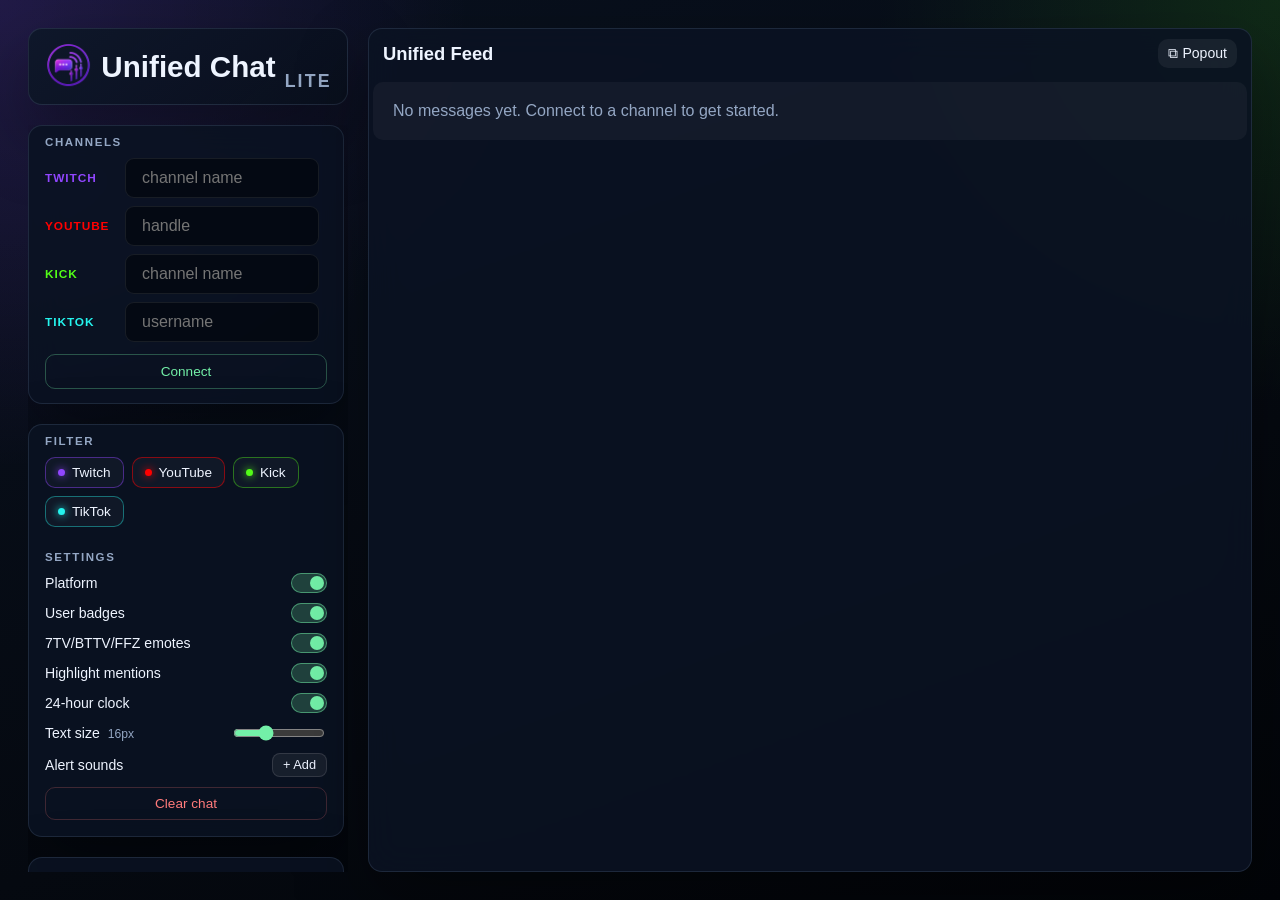
==== web/index.html @ 0477b6e8 "SEO: refresh descriptions, featureList, keywords" ====
<!DOCTYPE html>
<html lang="en">
<head>
    <meta charset="utf-8">
    <meta name="viewport" content="width=device-width, initial-scale=1, maximum-scale=1">

    <title>Unified Chat Lite — Multistream Chat for Twitch, YouTube, Kick &amp; TikTok</title>
    <meta name="description"
        content="Free multistream chat viewer for Twitch, YouTube, Kick & TikTok — one combined feed with 7TV/BTTV/FFZ emotes, stream player, alert sounds and a transparent OBS chat overlay. No login.">
    <meta name="keywords"
        content="multistream chat, combined chat, chat aggregator, twitch chat, youtube live chat, kick chat, tiktok live chat, obs chat overlay, multi chat viewer, unified chat, 7tv emotes, bttv emotes, ffz emotes, streamelements alerts, hype train, twitch badges, chat widget, dual stream chat">
    <meta name="author" content="Kim AH">
    <meta name="robots" content="index, follow">
    <link rel="canonical" href="https://unified-chat.com/">
    <meta name="theme-color" content="#09111f">

    <!-- Open Graph (Facebook, Discord, Slack, ...) -->
    <meta property="og:type" content="website">
    <meta property="og:site_name" content="Unified Chat Lite">
    <meta property="og:title" content="Unified Chat Lite — Multistream Chat for Twitch, YouTube, Kick & TikTok">
    <meta property="og:description"
        content="Twitch, YouTube, Kick & TikTok chats in one feed — 7TV/BTTV/FFZ emotes, stream player, alerts and OBS overlay. Free, no login.">
    <meta property="og:url" content="https://unified-chat.com/">
    <meta property="og:image" content="https://unified-chat.com/assets/og-image.png">
    <meta property="og:image:width" content="1200">
    <meta property="og:image:height" content="630">

    <!-- Twitter / X -->
    <meta name="twitter:card" content="summary_large_image">
    <meta name="twitter:title" content="Unified Chat Lite — Multistream Chat for Twitch, YouTube, Kick & TikTok">
    <meta name="twitter:description"
        content="Twitch, YouTube, Kick & TikTok chats in one feed — 7TV/BTTV/FFZ emotes, stream player, alerts and OBS overlay. Free, no login.">
    <meta name="twitter:image" content="https://unified-chat.com/assets/og-image.png">

    <link rel="icon" href="assets/favicon.ico">
    <link rel="manifest" href="manifest.json">
    <link rel="apple-touch-icon" href="assets/icon-192.png">
    <link rel="stylesheet" href="styles.css">

    <script type="application/ld+json">
    {
        "@context": "https://schema.org",
        "@type": "WebApplication",
        "name": "Unified Chat Lite",
        "url": "https://unified-chat.com/",
        "description": "Free multistream chat viewer that combines Twitch, YouTube, Kick and TikTok live chats in one unified feed, with 7TV/BTTV/FFZ emotes, stream player, alert sounds and a transparent OBS chat overlay.",
        "applicationCategory": "EntertainmentApplication",
        "operatingSystem": "Any",
        "browserRequirements": "Requires JavaScript",
        "featureList": [
            "Combined live chat for Twitch, YouTube, Kick and TikTok",
            "7TV, BTTV and FFZ emotes",
            "Twitch badges and animated cheermotes",
            "Hype train progress bar",
            "Embedded stream player (Twitch, Kick, YouTube)",
            "StreamElements/Streamlabs alert sounds",
            "Transparent OBS chat overlay with auto-fading messages",
            "Shareable popout links, installable as an app (PWA)"
        ],
        "offers": {
            "@type": "Offer",
            "price": "0",
            "priceCurrency": "USD"
        },
        "creator": {
            "@type": "Person",
            "name": "Kim AH",
            "url": "https://kimsec.net"
        }
    }
    </script>
</head>
<body>
    <div class="app-shell">
        <main class="layout-grid">
            <header class="hero">
                <h1><img src="assets/favicon.ico" class="header-logo" alt="">Unified Chat <span class="lite-tag">Lite</span></h1>
            </header>

            <div class="side-column">
            <section class="panel channels-panel">
                <div class="panel-header">
                    <h2>Channels</h2>
                </div>
                <form id="channels-form" class="channels-form">
                    <div class="channel-field" data-platform="twitch">
                        <span class="channel-label">Twitch</span>
                        <input id="channel-twitch" class="input-field channel-input" type="text"
                            placeholder="channel name" autocomplete="off" spellcheck="false">
                        <button id="clear-twitch" class="channel-clear hidden" type="button"
                            title="Disconnect Twitch">&#x2715;</button>
                    </div>
                    <div class="channel-field" data-platform="youtube">
                        <span class="channel-label">YouTube</span>
                        <input id="channel-youtube" class="input-field channel-input" type="text"
                            placeholder="handle" autocomplete="off" spellcheck="false">
                        <button id="clear-youtube" class="channel-clear hidden" type="button"
                            title="Disconnect YouTube">&#x2715;</button>
                    </div>
                    <div class="channel-field" data-platform="kick">
                        <span class="channel-label">Kick</span>
                        <input id="channel-kick" class="input-field channel-input" type="text"
                            placeholder="channel name" autocomplete="off" spellcheck="false">
                        <button id="clear-kick" class="channel-clear hidden" type="button"
                            title="Disconnect Kick">&#x2715;</button>
                    </div>
                    <div class="channel-field" data-platform="tiktok">
                        <span class="channel-label">TikTok</span>
                        <input id="channel-tiktok" class="input-field channel-input" type="text"
                            placeholder="username" autocomplete="off" spellcheck="false">
                        <button id="clear-tiktok" class="channel-clear hidden" type="button"
                            title="Disconnect TikTok">&#x2715;</button>
                    </div>
                    <button type="submit" class="connect-button">Connect</button>
                </form>
            </section>

            <section class="panel controls-panel">
                <div class="panel-header">
                    <h2>Filter</h2>
                </div>
                <div class="filter-row">
                    <button class="filter-button active" data-platform="twitch" type="button"><span class="chip-dot"></span>Twitch</button>
                    <button class="filter-button active" data-platform="youtube" type="button"><span class="chip-dot"></span>YouTube</button>
                    <button class="filter-button active" data-platform="kick" type="button"><span class="chip-dot"></span>Kick</button>
                    <button class="filter-button active" data-platform="tiktok" type="button"><span class="chip-dot"></span>TikTok</button>
                </div>
                <div class="panel-header">
                    <h2>Settings</h2>
                </div>
                <div class="settings-rows">
                    <div class="settings-row">
                        <span class="settings-label">Platform</span>
                        <button id="toggle-platform" class="switch" type="button"
                            title="Show platform icon in messages"></button>
                    </div>
                    <div class="settings-row">
                        <span class="settings-label">User badges</span>
                        <button id="toggle-badges" class="switch" type="button"
                            title="Show user badges (mod, sub, VIP...) in messages"></button>
                    </div>
                    <div class="settings-row">
                        <span class="settings-label">7TV/BTTV/FFZ emotes</span>
                        <button id="toggle-emotes" class="switch" type="button"
                            title="Show 7TV / BTTV / FFZ emotes in Twitch messages"></button>
                    </div>
                    <div class="settings-row">
                        <span class="settings-label">Highlight mentions</span>
                        <button id="toggle-mentions" class="switch" type="button"
                            title="Highlight messages that @-mention a connected channel"></button>
                    </div>
                    <div class="settings-row">
                        <span class="settings-label">24-hour clock</span>
                        <button id="toggle-clock" class="switch" type="button"
                            title="Use 24-hour time format"></button>
                    </div>
                    <div class="settings-row">
                        <span class="settings-label">Text size <span id="font-size-value"
                                class="font-size-value">16px</span></span>
                        <input id="font-size" class="font-slider" type="range" min="12" max="24" step="1" value="16"
                            title="Chat text size">
                    </div>
                    <div class="settings-row">
                        <span class="settings-label">Alert sounds</span>
                        <button id="alerts-edit" class="alerts-edit" type="button"
                            title="Add alert sound overlays (StreamElements etc.)">+ Add</button>
                    </div>
                    <div id="alerts-editor" class="alerts-editor hidden">
                        <div id="alerts-rows" class="alerts-rows"></div>
                        <div class="alerts-actions">
                            <button id="alerts-add-row" class="alerts-add-row" type="button">+ Add another</button>
                            <button id="alerts-apply" class="alerts-apply" type="button">Apply</button>
                        </div>
                        <p class="alerts-hint">Alert overlay URLs (StreamElements etc.) play their sound in the
                            popout. Stored only in this browser.</p>
                    </div>
                    <button id="clear-messages" class="settings-action" type="button">Clear chat</button>
                </div>
            </section>

            <section class="panel status-panel">
                <div class="panel-header">
                    <h2>Connector Status</h2>
                </div>
                <div id="status-grid" class="status-grid"></div>
            </section>

            <section class="panel about-panel">
                <div class="about-links">
                    <a class="about-link" href="mailto:kim3k@live.no" title="Contact me">
                        <svg viewBox="0 0 512 512" aria-hidden="true"><path fill="currentColor" d="M464 64C490.5 64 512 85.5 512 112C512 127.1 504.9 141.3 492.8 150.4L275.2 313.6C263.8 322.1 248.2 322.1 236.8 313.6L19.2 150.4C7.113 141.3 0 127.1 0 112C0 85.5 21.49 64 48 64H464zM217.6 339.2C240.4 356.3 271.6 356.3 294.4 339.2L512 176V384C512 419.3 483.3 448 448 448H64C28.65 448 0 419.3 0 384V176L217.6 339.2z"/></svg>
                        Contact
                    </a>
                    <a class="about-link" href="https://github.com/Kimsec/unified-chat-lite" target="_blank" rel="noopener" title="GitHub">
                        <svg viewBox="0 0 496 512" aria-hidden="true"><path fill="currentColor" d="M165.9 397.4c0 2-2.3 3.6-5.2 3.6-3.3.3-5.6-1.3-5.6-3.6 0-2 2.3-3.6 5.2-3.6 3-.3 5.6 1.3 5.6 3.6zm-31.1-4.5c-.7 2 1.3 4.3 4.3 4.9 2.6 1 5.6 0 6.2-2s-1.3-4.3-4.3-5.2c-2.6-.7-5.5.3-6.2 2.3zm44.2-1.7c-2.9.7-4.9 2.6-4.6 4.9.3 2 2.9 3.3 5.9 2.6 2.9-.7 4.9-2.6 4.6-4.6-.3-1.9-3-3.2-5.9-2.9zM244.8 8C106.1 8 0 113.3 0 252c0 110.9 69.8 205.8 169.5 239.2 12.8 2.3 17.3-5.6 17.3-12.1 0-6.2-.3-40.4-.3-61.4 0 0-70 15-84.7-29.8 0 0-11.4-29.1-27.8-36.6 0 0-22.9-15.7 1.6-15.4 0 0 24.9 2 38.6 25.8 21.9 38.6 58.6 27.5 72.9 20.9 2.3-16 8.8-27.1 16-33.7-55.9-6.2-112.3-14.3-112.3-110.5 0-27.5 7.6-41.3 23.6-58.9-2.6-6.5-11.1-33.3 2.6-67.9 20.9-6.5 69 27 69 27 20-5.6 41.5-8.5 62.8-8.5s42.8 2.9 62.8 8.5c0 0 48.1-33.6 69-27 13.7 34.7 5.2 61.4 2.6 67.9 16 17.7 25.8 31.5 25.8 58.9 0 96.5-58.9 104.2-114.8 110.5 9.2 7.9 17 22.9 17 46.4 0 33.7-.3 75.4-.3 83.6 0 6.5 4.6 14.3 17.3 12.1C428.2 457.8 496 362.9 496 252 496 113.3 383.5 8 244.8 8z"/></svg>
                        GitHub
                    </a>
                    <a class="about-link donate" href="https://donation.kimsec.net" title="Support the project">
                        <svg viewBox="0 0 512 512" aria-hidden="true"><path fill="currentColor" d="M47.6 300.4L228.3 469.1c7.5 7 17.4 10.9 27.7 10.9s20.2-3.9 27.7-10.9L464.4 300.4c30.4-28.3 47.6-68 47.6-109.5v-5.8c0-69.9-50.5-129.5-119.4-141C347 36.5 300.6 51.4 268 84L256 96 244 84c-32.6-32.6-79-47.5-124.6-39.9C50.5 55.6 0 115.2 0 185.1v5.8c0 41.5 17.2 81.2 47.6 109.5z"/></svg>
                        Donate
                    </a>
                    <button id="open-info" class="ghost-button small-button info-button" type="button"
                        title="How this site works">&#9432; More info</button>
                </div>
                <p class="about-credit">Made with <span class="heart">❤</span> by Kim AH</p>
            </section>
            </div>

            <section class="panel feed-panel">
                <div class="panel-header">
                    <h2>Unified Feed</h2>
                    <button id="popout-chat" class="ghost-button small-button" type="button"
                        title="Open the chat in its own window">&#x29c9; Popout</button>
                </div>
                <div id="hype-train-bar" class="hype-train-bar hidden" role="status" aria-live="polite"
                    aria-hidden="true">
                    <div class="hype-train-info">
                        <span class="hype-train-label">Hype Train Lvl <span id="ht-level">1</span></span>
                        <span id="ht-progress-text"></span>
                    </div>
                    <div class="hype-train-track">
                        <div id="ht-fill" class="hype-train-fill"></div>
                    </div>
                </div>
                <div class="feed-wrapper">
                    <div id="feed" class="feed" aria-live="polite"></div>
                    <button id="scroll-bottom" class="scroll-bottom hidden" type="button" title="Scroll to bottom">&darr;</button>
                </div>
            </section>
        </main>
    </div>

    <div id="info-overlay" class="info-overlay hidden">
        <div class="info-dialog panel" role="dialog" aria-modal="true" aria-labelledby="info-title">
            <div class="info-header">
                <h2 id="info-title">Tips &amp; tricks</h2>
                <button id="close-info" class="info-close" type="button" title="Close">&#x2715;</button>
            </div>
            <div class="info-body">
                <section>
                    <h3>Connect</h3>
                    <ul>
                        <li>Type channel names, press <strong>Enter</strong> or <strong>Connect</strong></li>
                        <li>The red &#x2715; disconnects that platform</li>
                        <li>Your channels are saved &mdash; and live in the page URL</li>
                    </ul>
                </section>
                <section>
                    <h3>Popout &amp; sharing</h3>
                    <ul>
                        <li><strong>Popout</strong> opens the chat in its own window</li>
                        <li>The popout link works on its own &mdash; bookmark it, make a desktop shortcut, or share
                            it</li>
                        <li>Install the popout as an app (browser address bar) &mdash; it opens with your last used
                            channels</li>
                    </ul>
                </section>
                <section>
                    <h3>Watch the stream</h3>
                    <ul>
                        <li>In the popout, press <strong>&#9654;</strong> (top right) &mdash; starts muted</li>
                        <li>Click the platform icons to switch source</li>
                        <li>YouTube appears once the channel is live</li>
                    </ul>
                </section>
                <section>
                    <h3>Alert sounds</h3>
                    <ul>
                        <li>Settings &rarr; Alert sounds: paste your alert overlay URL (StreamElements etc.) &mdash;
                            its sound plays in the popout</li>
                        <li>Click <strong>&#128266; Enable alert sound</strong> once per popout window (browser
                            rule)</li>
                        <li>Alert URLs hold your secret token &mdash; remove <strong>&amp;alerts=</strong> before
                            sharing a popout link</li>
                    </ul>
                </section>
                <section>
                    <h3>OBS overlay</h3>
                    <ul>
                        <li>Swap <strong>/popout</strong> for <strong>/overlay</strong> in the link and add it as a
                            Browser source</li>
                        <li>Transparent background &mdash; chat floats right on the stream image</li>
                        <li>Messages fade out after 60 s; <strong>&amp;fade=120</strong> changes the lifetime</li>
                        <li>Tune it: <strong>&amp;size=20</strong> (text px), <strong>&amp;align=right</strong>,
                            <strong>&amp;max=10</strong> (message count), <strong>&amp;icons=0</strong> (hide
                            platform icons)</li>
                    </ul>
                </section>
                <section>
                    <h3>Good to know</h3>
                    <ul>
                        <li>Twitch badges and 7TV/BTTV/FFZ emotes show automatically &mdash; toggle them in
                            Settings</li>
                        <li>Messages that @-mention a connected channel are highlighted</li>
                        <li>Filter chips hide platforms in your view only</li>
                        <li>Deleted messages stay, with a strikethrough</li>
                        <li>The feed keeps the latest 200 messages</li>
                    </ul>
                </section>
            </div>
        </div>
    </div>

    <script src="app.js" defer></script>
</body>
</html>
---- web/styles.css ----
:root {
    --bg: #09111f;
    --bg-strong: #050910;
    --panel: rgba(11, 19, 35, 0.88);
    --panel-border: rgba(124, 149, 184, 0.18);
    --text: #eef4ff;
    --muted: #94a7c4;
    --accent: #f7f4ea;
    --twitch: #9146ff;
    --youtube: #ff0000;
    --kick: #53fc18;
    --tiktok: #25f4ee;
    --ok: #73f0a8;
    --warn: #ffd166;
    --danger: #ff7b7b;
    --shadow: 0 30px 70px rgba(0, 0, 0, 0.35);
}

* {
    box-sizing: border-box;
}

html,
body {
    margin: 0;
    height: 100%;
    background:
        radial-gradient(circle at top left, rgba(145, 70, 255, 0.18), transparent 30%),
        radial-gradient(circle at top right, rgba(83, 252, 24, 0.12), transparent 26%),
        linear-gradient(160deg, #09111f 0%, #050910 65%, #020408 100%);
    color: var(--text);
    font-family: "IBM Plex Sans", "Segoe UI", sans-serif;
    overflow: hidden;
}

body {
    padding: 28px;
}

.app-shell {
    position: relative;
    max-width: 1320px;
    margin: 0 auto;
    height: 100%;
    display: flex;
    flex-direction: column;
}

.hero {
    grid-column: 1;
    grid-row: 1;
    display: flex;
    align-items: center;
    padding: 14px 16px;
    border: 1px solid var(--panel-border);
    border-radius: 14px;
    background: linear-gradient(140deg, rgba(14, 23, 41, 0.96), rgba(9, 15, 28, 0.88));
    box-shadow: var(--shadow);
}

h1,
h2 {
    margin: 0;
}

h1 {
    font-size: 1.85rem;
    line-height: 1;
    white-space: nowrap;
    display: flex;
    align-items: center;
    gap: 9px;
}

.lite-tag {
    font-size: 0.6em;
    font-weight: 600;
    color: var(--muted);
    letter-spacing: 0.12em;
    text-transform: uppercase;
    align-self: flex-end;
}

.header-logo {
    height: 1.6em;
    width: auto;
}

h2 {
    font-size: 1.15rem;
}

.layout-grid {
    display: grid;
    grid-template-columns: 320px minmax(0, 1fr);
    grid-template-rows: auto minmax(0, 1fr);
    gap: 20px;
    align-items: stretch;
    flex: 1;
    min-height: 0;
}

/* The side column scrolls on its own so the app always fits the viewport,
   no matter how short the window is. */
.side-column {
    grid-column: 1;
    grid-row: 2;
    display: flex;
    flex-direction: column;
    gap: 20px;
    min-height: 0;
    overflow-y: auto;
    scrollbar-width: thin;
    scrollbar-color: rgba(124, 149, 184, 0.35) transparent;
    padding-right: 4px;
}

.side-column::-webkit-scrollbar {
    width: 6px;
}

.side-column::-webkit-scrollbar-thumb {
    background: rgba(124, 149, 184, 0.35);
    border-radius: 3px;
}

.side-column > .panel {
    flex-shrink: 0;
}

.panel {
    border: 1px solid var(--panel-border);
    border-radius: 14px;
    background: var(--panel);
    box-shadow: var(--shadow);
    backdrop-filter: blur(16px);
}

/* All side-column section headers share the micro-label look. */
.side-column h2 {
    font-size: 0.72rem;
    font-weight: 600;
    text-transform: uppercase;
    letter-spacing: 0.14em;
    color: var(--muted);
}

.panel-header {
    display: flex;
    justify-content: space-between;
    align-items: center;
    gap: 16px;
    padding: 14px 16px 0;
}

.feed-panel > .panel-header {
    padding: 10px 14px 4px;
    gap: 10px;
}

.channels-panel .panel-header,
.controls-panel .panel-header {
    padding: 10px 16px 0;
}

.channels-form {
    display: grid;
    gap: 8px;
    padding: 10px 16px 14px;
}

.channel-field {
    display: grid;
    grid-template-columns: 72px 1fr auto;
    align-items: center;
    gap: 8px;
}

.channel-clear {
    width: 22px;
    height: 22px;
    padding: 0;
    border: none;
    border-radius: 7px;
    background: rgba(255, 59, 48, 0.18);
    color: #ff7b7b;
    font-size: 0.72rem;
    line-height: 1;
    cursor: pointer;
    display: flex;
    align-items: center;
    justify-content: center;
    transition: background 160ms ease, transform 160ms ease;
}

.channel-clear:hover {
    background: rgba(255, 59, 48, 0.4);
    transform: scale(1.12);
}

.channel-clear.hidden {
    display: none;
}

.channel-label {
    font-size: 0.74rem;
    font-weight: 600;
    text-transform: uppercase;
    letter-spacing: 0.08em;
    color: var(--muted);
}

.channel-field[data-platform="twitch"] .channel-label {
    color: var(--twitch);
}

.channel-field[data-platform="youtube"] .channel-label {
    color: var(--youtube);
}

.channel-field[data-platform="kick"] .channel-label {
    color: var(--kick);
}

.channel-field[data-platform="tiktok"] .channel-label {
    color: var(--tiktok);
}

.channel-input {
    padding: 6px 10px;
    border-radius: 8px;
    font-size: 0.9rem;
}

.channel-input:disabled {
    opacity: 0.45;
    cursor: not-allowed;
}

/* Same quiet style as the Clear chat button, in the "connected" green. */
.connect-button {
    margin-top: 4px;
    padding: 9px 16px;
    border-radius: 10px;
    border: 1px solid rgba(115, 240, 168, 0.3);
    background: transparent;
    color: var(--ok);
    font: inherit;
    font-size: 0.85rem;
    cursor: pointer;
    transition: background 160ms ease;
}

.connect-button:hover {
    background: rgba(115, 240, 168, 0.12);
}

.input-field {
    width: 100%;
    border-radius: 9px;
    border: 1px solid rgba(255, 255, 255, 0.08);
    background: rgba(4, 8, 15, 0.72);
    color: var(--text);
    padding: 10px 16px;
    font: inherit;
}

.controls-panel .filter-row {
    padding: 10px 16px 14px;
    gap: 8px;
}

.filter-row {
    padding: 20px 22px 22px;
}

.status-grid {
    display: grid;
    gap: 8px;
    padding: 10px 16px 16px;
}

.status-card {
    display: flex;
    align-items: center;
    gap: 10px;
    padding: 8px 12px;
    border-radius: 10px;
    background: rgba(255, 255, 255, 0.03);
    border: 1px solid rgba(255, 255, 255, 0.06);
}

.status-detail {
    flex: 1;
    min-width: 0;
    overflow: hidden;
    text-overflow: ellipsis;
    white-space: nowrap;
    font-size: 0.85rem;
    color: var(--muted);
}

.status-dot {
    width: 9px;
    height: 9px;
    flex-shrink: 0;
    border-radius: 999px;
    background: var(--warn);
    box-shadow: 0 0 10px currentColor;
}

.status-dot.ok {
    background: var(--ok);
    color: var(--ok);
}

.status-dot.warn {
    background: var(--warn);
    color: var(--warn);
}

.status-dot.error {
    background: var(--danger);
    color: var(--danger);
}

.status-dot.idle {
    background: rgba(255, 255, 255, 0.25);
    color: transparent;
    box-shadow: none;
}

.about-panel {
    padding: 12px 16px;
    display: grid;
    gap: 10px;
}

.about-links {
    display: flex;
    gap: 8px;
    flex-wrap: wrap;
}

.about-link {
    display: inline-flex;
    align-items: center;
    gap: 7px;
    padding: 7px 12px;
    font-size: 0.85rem;
    border-radius: 10px;
    background: rgba(255, 255, 255, 0.03);
    border: 1px solid rgba(255, 255, 255, 0.07);
    color: var(--muted);
    text-decoration: none;
    transition: border-color 160ms ease, color 160ms ease, background 160ms ease;
}

.about-link svg {
    height: 13px;
    width: auto;
}

.about-link:hover {
    background: rgba(255, 255, 255, 0.07);
    color: var(--text);
}

.about-link.donate {
    border-color: rgba(255, 209, 102, 0.3);
    color: #ffd166;
}

.about-link.donate:hover {
    background: rgba(255, 209, 102, 0.1);
    color: #ffe199;
}

.about-credit {
    margin: 0;
    font-size: 0.78rem;
    color: var(--muted);
}

.about-credit .heart {
    color: #ff3b3b;
}

.about-credit a {
    color: inherit;
    text-decoration: underline;
    text-underline-offset: 2px;
}

.about-credit a:hover {
    color: var(--text);
}

.about-credit .heart {
    color: #ff5c8a;
}


.filter-row {
    display: flex;
    gap: 10px;
    flex-wrap: wrap;
}

.ghost-button {
    cursor: pointer;
    border: 0;
    border-radius: 10px;
    font: inherit;
    transition: transform 160ms ease, opacity 160ms ease, background 160ms ease;
}

.ghost-button:hover {
    transform: translateY(-1px);
}

.filter-button {
    display: inline-flex;
    align-items: center;
    gap: 7px;
    padding: 7px 12px;
    font: inherit;
    font-size: 0.85rem;
    border-radius: 10px;
    background: rgba(255, 255, 255, 0.03);
    border: 1px solid rgba(255, 255, 255, 0.07);
    color: var(--muted);
    cursor: pointer;
    transition: border-color 160ms ease, color 160ms ease, background 160ms ease;
}

.filter-button:hover {
    background: rgba(255, 255, 255, 0.07);
}

.filter-button.active {
    color: var(--text);
}

.chip-dot {
    width: 7px;
    height: 7px;
    border-radius: 50%;
    background: rgba(255, 255, 255, 0.22);
    transition: background 160ms ease, box-shadow 160ms ease;
}

.filter-button.active[data-platform="twitch"] {
    border-color: rgba(145, 70, 255, 0.45);
}

.filter-button.active[data-platform="twitch"] .chip-dot {
    background: var(--twitch);
    box-shadow: 0 0 8px var(--twitch);
}

.filter-button.active[data-platform="youtube"] {
    border-color: rgba(255, 0, 0, 0.5);
}

.filter-button.active[data-platform="youtube"] .chip-dot {
    background: var(--youtube);
    box-shadow: 0 0 8px var(--youtube);
}

.filter-button.active[data-platform="kick"] {
    border-color: rgba(83, 252, 24, 0.4);
}

.filter-button.active[data-platform="kick"] .chip-dot {
    background: var(--kick);
    box-shadow: 0 0 8px var(--kick);
}

.filter-button.active[data-platform="tiktok"] {
    border-color: rgba(37, 244, 238, 0.4);
}

.filter-button.active[data-platform="tiktok"] .chip-dot {
    background: var(--tiktok);
    box-shadow: 0 0 8px var(--tiktok);
}

.settings-rows {
    display: grid;
    gap: 10px;
    padding: 10px 16px 16px;
}

.settings-row {
    display: flex;
    justify-content: space-between;
    align-items: center;
    gap: 12px;
}

.settings-label {
    font-size: 0.88rem;
    color: var(--text);
}

.font-size-value {
    color: var(--muted);
    font-size: 0.76rem;
    margin-left: 4px;
}

.font-slider {
    width: 92px;
    accent-color: var(--ok);
    cursor: pointer;
}

.switch {
    position: relative;
    width: 36px;
    height: 20px;
    padding: 0;
    flex-shrink: 0;
    border-radius: 999px;
    border: 1px solid rgba(255, 255, 255, 0.12);
    background: rgba(255, 255, 255, 0.07);
    cursor: pointer;
    transition: background 180ms ease, border-color 180ms ease;
}

.switch::after {
    content: "";
    position: absolute;
    top: 2px;
    left: 2px;
    width: 14px;
    height: 14px;
    border-radius: 50%;
    background: #94a7c4;
    transition: transform 180ms ease, background 180ms ease;
}

.switch.active {
    background: rgba(115, 240, 168, 0.22);
    border-color: rgba(115, 240, 168, 0.5);
}

.switch.active::after {
    transform: translateX(16px);
    background: var(--ok);
}

.settings-action {
    width: 100%;
    padding: 8px 12px;
    border-radius: 10px;
    border: 1px solid rgba(255, 123, 123, 0.22);
    background: transparent;
    color: var(--danger);
    font: inherit;
    font-size: 0.85rem;
    cursor: pointer;
    transition: background 160ms ease;
}

.settings-action:hover {
    background: rgba(255, 59, 48, 0.12);
}

.ghost-button {
    display: inline-flex;
    align-items: center;
    justify-content: center;
    padding: 11px 18px;
    background: rgba(255, 255, 255, 0.06);
    color: var(--text);
    text-decoration: none;
}

.small-button {
    padding: 6px 10px;
    font-size: 0.88rem;
}

.feed-panel {
    grid-column: 2;
    grid-row: 1 / -1;
    display: flex;
    flex-direction: column;
    min-height: 0;
    overflow: hidden;
}

.feed-panel > .panel-header {
    flex-shrink: 0;
}

.hype-train-bar {
    flex-shrink: 0;
    padding: 8px 14px;
    border-bottom: 1px solid var(--panel-border);
    background: rgba(145, 70, 255, 0.08);
    max-height: 60px;
    opacity: 1;
    overflow: hidden;
    transition: opacity 500ms ease, max-height 500ms ease, padding 500ms ease;
}

.hype-train-bar.hidden {
    max-height: 0;
    opacity: 0;
    padding: 0 14px;
    border-bottom: none;
    pointer-events: none;
}

.hype-train-info {
    display: flex;
    justify-content: space-between;
    align-items: center;
    font-size: 0.82rem;
    margin-bottom: 5px;
}

.hype-train-label {
    font-weight: 700;
    color: var(--text);
}

#ht-progress-text {
    color: var(--muted);
}

.hype-train-track {
    height: 6px;
    border-radius: 3px;
    background: rgba(255, 255, 255, 0.08);
    overflow: hidden;
}

.hype-train-fill {
    height: 100%;
    width: 0%;
    border-radius: 3px;
    background: linear-gradient(90deg, #9146ff, #ffd700);
    transition: width 400ms ease;
}

.feed-wrapper {
    position: relative;
    flex: 1 1 0;
    min-height: 0;
    display: flex;
    flex-direction: column;
}

.feed {
    display: flex;
    flex-direction: column;
    gap: 4px;
    padding: 10px 4px 4px;
    flex: 1 1 0;
    min-height: 0;
    overflow-y: auto;
}

.scroll-bottom {
    position: absolute;
    bottom: 12px;
    left: 50%;
    transform: translateX(-50%) translateY(0);
    min-width: 36px;
    padding: 0 10px;
    height: 36px;
    border-radius: 999px;
    white-space: nowrap;
    border: 1px solid var(--panel-border);
    background: rgba(30, 40, 60, 0.9);
    color: var(--text);
    font-size: 1.1rem;
    line-height: 1;
    cursor: pointer;
    display: flex;
    align-items: center;
    justify-content: center;
    transition: transform 220ms ease, opacity 220ms ease;
    box-shadow: 0 4px 12px rgba(0, 0, 0, 0.4);
    z-index: 10;
    opacity: 1;
}

.scroll-bottom:hover {
    transform: translateX(-50%) scale(1.1);
    background: rgba(40, 55, 80, 0.95);
}

.scroll-bottom.hidden {
    opacity: 0;
    transform: translateX(-50%) translateY(20px);
    pointer-events: none;
}

.message-card {
    padding: 6px 12px;
    border-radius: 10px;
    background: rgba(255, 255, 255, 0.03);
    border: 1px solid rgba(255, 255, 255, 0.05);
    font-size: var(--chat-font, 1rem);
}

.message-card.mention {
    background: rgba(255, 92, 138, 0.1);
    border-color: rgba(255, 92, 138, 0.35);
}

.message-card:last-child {
    animation: fade-in 220ms ease;
}

.message-card.deleted {
    opacity: 0.72;
}

.message-card.deleted .message-text {
    text-decoration: line-through;
    text-decoration-thickness: 2px;
}

.message-card.deleted .emote {
    filter: grayscale(1);
    opacity: 0.5;
}

@property --twitch-rainbow-angle {
    syntax: '<angle>';
    initial-value: 0deg;
    inherits: false;
}

.message-card.system-notice {
    border: 2px solid transparent;
    background:
        linear-gradient(rgba(145, 70, 255, 0.08), rgba(145, 70, 255, 0.08)) padding-box,
        linear-gradient(#0d1626, #0d1626) padding-box,
        conic-gradient(
            from var(--twitch-rainbow-angle),
            rgba(255, 59, 59, 0.8), rgba(255, 177, 59, 0.8), rgba(245, 238, 58, 0.8), rgba(76, 217, 100, 0.8),
            rgba(52, 192, 255, 0.8), rgba(106, 92, 255, 0.8), rgba(255, 92, 209, 0.8), rgba(255, 59, 59, 0.8)
        ) border-box;
    animation: twitch-rainbow-spin 6s linear infinite;
}

@keyframes twitch-rainbow-spin {
    to { --twitch-rainbow-angle: 360deg; }
}

.system-notice-text {
    color: #fff;
}

.message-link {
    color: inherit;
    text-decoration: underline;
    text-decoration-color: currentColor;
    text-underline-offset: 2px;
    overflow-wrap: anywhere;
}

.message-link:hover {
    text-decoration-thickness: 2px;
}

.message-topline {
    display: inline;
    line-height: 1;
    margin-bottom: 2px;
}

.platform-pill {
    display: inline-flex;
    align-items: center;
    vertical-align: middle;
    gap: 5px;
    padding: 3px 6px;
    border-radius: 999px;
    font-size: 0.82rem;
    color: #fff;
    margin-right: 3px;
}

.platform-pill svg,
.platform-pill img {
    height: 16px;
    vertical-align: middle;
}

.platform-pill.twitch {
    background: rgba(145, 70, 255, 0.18);
}

.platform-pill.youtube {
    background: rgba(255, 0, 0, 0.16);
}

.platform-pill.kick {
    background: rgba(83, 252, 24, 0.18);
    color: #d7ffd0;
}

.platform-pill.tiktok {
    background: rgba(37, 244, 238, 0.14);
    color: #d6fdfb;
}

.message-time {
    color: var(--muted);
    font-size: 0.82rem;
    margin-right: 4px;
}

.badge {
    height: 16px;
    width: 16px;
    border-radius: 3px;
    margin-right: 4px;
    vertical-align: middle;
}

.source-streamer-avatar {
    height: 22px;
    width: 22px;
    border-radius: 999px;
    object-fit: cover;
    vertical-align: middle;
    margin-right: 5px;
    border: 1px solid rgba(255, 255, 255, 0.18);
    background: rgba(255, 255, 255, 0.06);
}

.author-name {
    font-weight: 700;
    white-space: nowrap;
}

.message-text {
    word-break: break-word;
    font-size: calc(var(--chat-font, 1rem) * 0.93);
}

.emote {
    height: 1.4em;
    vertical-align: middle;
    margin: 0 1px;
}

.cheer-amount {
    font-weight: 700;
    font-size: 0.85em;
    vertical-align: middle;
    margin: 0 3px 0 1px;
}

.empty-state {
    padding: 20px;
    border-radius: 10px;
    background: rgba(255, 255, 255, 0.04);
    color: var(--muted);
}

@keyframes fade-in {
    from {
        opacity: 0;
        transform: translateY(6px);
    }
    to {
        opacity: 1;
        transform: translateY(0);
    }
}

@media (max-width: 1120px) {
    html, body {
        height: auto;
        overflow: auto;
    }

    .app-shell {
        height: auto;
    }

    .layout-grid {
        grid-template-columns: 1fr;
        grid-template-rows: auto;
    }

    .hero,
    .side-column,
    .feed-panel {
        grid-column: 1;
        grid-row: auto;
    }

    .side-column {
        overflow-y: visible;
        padding-right: 0;
    }

    .feed-panel {
        height: calc(100vh - 80px);
        min-height: 400px;
        overflow: visible;
    }

    .feed {
        max-height: none;
    }
}

@media (max-width: 720px) {
    body {
        padding: 10px;
    }

    .hero {
        padding: 12px 16px;
        border-radius: 12px;
    }

    .panel {
        border-radius: 12px;
    }
}

/* --- Stream player (popout) --- */

.player-pane {
    flex-shrink: 0;
    background: #000;
    border-bottom: 1px solid var(--panel-border);
}

.player-pane.hidden {
    display: none;
}

.player-frame iframe {
    display: block;
    width: 100%;
    aspect-ratio: 16 / 9;
    max-height: 55vh;
    border: none;
}

.player-empty {
    padding: 26px 16px;
    text-align: center;
    color: var(--muted);
    font-size: 0.9rem;
}

.player-controls {
    position: absolute;
    top: 8px;
    right: 8px;
    z-index: 30;
    display: flex;
    align-items: center;
    gap: 6px;
    opacity: 0.55;
    transition: opacity 160ms ease;
}

.player-controls:hover {
    opacity: 1;
}

.player-sources {
    display: flex;
    gap: 6px;
}

.player-sources.hidden {
    display: none;
}

.player-toggle,
.player-source {
    width: 32px;
    height: 32px;
    padding: 0;
    border-radius: 10px;
    border: 1px solid var(--panel-border);
    background: rgba(30, 40, 60, 0.45);
    color: var(--text);
    font-size: 0.8rem;
    line-height: 1;
    cursor: pointer;
    display: flex;
    align-items: center;
    justify-content: center;
    transition: transform 160ms ease, background 160ms ease, border-color 160ms ease;
    box-shadow: 0 4px 12px rgba(0, 0, 0, 0.4);
}

.player-toggle:hover,
.player-source:hover {
    transform: scale(1.1);
    background: rgba(40, 55, 80, 0.95);
}

.player-source svg,
.player-source img {
    height: 16px;
    width: auto;
    pointer-events: none;
}

.player-source {
    opacity: 0.55;
}

.player-source.active {
    opacity: 1;
}

.player-source.active[data-platform="twitch"] {
    border-color: rgba(145, 70, 255, 0.65);
}

.player-source.active[data-platform="kick"] {
    border-color: rgba(83, 252, 24, 0.55);
}

/* --- Alert sounds --- */

.alerts-edit {
    min-width: 30px;
    height: 24px;
    padding: 0 10px;
    border-radius: 8px;
    border: 1px solid rgba(255, 255, 255, 0.12);
    background: rgba(255, 255, 255, 0.06);
    color: var(--text);
    font: inherit;
    font-size: 0.8rem;
    line-height: 1;
    white-space: nowrap;
    cursor: pointer;
    transition: background 160ms ease;
}

.alerts-edit:hover {
    background: rgba(255, 255, 255, 0.12);
}

.alerts-editor {
    display: grid;
    gap: 8px;
    padding: 2px 0 4px;
}

.alerts-editor.hidden {
    display: none;
}

.alerts-rows {
    display: grid;
    gap: 6px;
}

.alerts-row {
    display: flex;
    align-items: center;
    gap: 6px;
}

.alerts-input {
    flex: 1;
    min-width: 0;
    padding: 6px 10px;
    border-radius: 8px;
    font-size: 0.78rem;
}

.alerts-input.invalid {
    border-color: rgba(255, 123, 123, 0.75);
}

.alerts-actions {
    display: flex;
    justify-content: space-between;
    gap: 8px;
}

.alerts-add-row {
    padding: 5px 10px;
    border-radius: 8px;
    border: 1px solid rgba(255, 255, 255, 0.1);
    background: transparent;
    color: var(--muted);
    font: inherit;
    font-size: 0.78rem;
    cursor: pointer;
    transition: color 160ms ease, background 160ms ease;
}

.alerts-add-row:hover {
    color: var(--text);
    background: rgba(255, 255, 255, 0.06);
}

.alerts-apply {
    padding: 5px 14px;
    border-radius: 8px;
    border: 1px solid rgba(115, 240, 168, 0.3);
    background: transparent;
    color: var(--ok);
    font: inherit;
    font-size: 0.78rem;
    cursor: pointer;
    transition: background 160ms ease;
}

.alerts-apply:hover {
    background: rgba(115, 240, 168, 0.12);
}

.alerts-hint {
    margin: 0;
    font-size: 0.72rem;
    color: var(--muted);
}

/* In normal flow, so it pushes the feed down instead of covering it. */
.alerts-unlock {
    flex-shrink: 0;
    display: flex;
    align-items: center;
    justify-content: center;
    gap: 8px;
    padding: 9px 12px;
    border: none;
    border-bottom: 1px solid rgba(255, 209, 102, 0.25);
    background: rgba(255, 209, 102, 0.1);
    color: var(--warn);
    font: inherit;
    font-size: 0.85rem;
    cursor: pointer;
    transition: background 160ms ease;
}

.alerts-unlock:hover {
    background: rgba(255, 209, 102, 0.18);
}

.alerts-unlock.hidden {
    display: none;
}

.alert-frames {
    position: absolute;
    top: 0;
    left: -9999px;
    width: 1px;
    height: 1px;
    overflow: hidden;
}

.alert-frames iframe {
    width: 1px;
    height: 1px;
    border: 0;
}

/* --- "More info" overlay ------------------------------------------------ */

.info-button {
    white-space: nowrap;
    font-size: 0.85rem;
}

.info-overlay {
    position: fixed;
    inset: 0;
    z-index: 100;
    background: rgba(2, 6, 12, 0.6);
    backdrop-filter: blur(4px);
    display: flex;
    align-items: center;
    justify-content: center;
    padding: 24px;
}

.info-overlay.hidden {
    display: none;
}

.info-dialog {
    width: 100%;
    max-width: 560px;
    max-height: min(80vh, 640px);
    display: flex;
    flex-direction: column;
    animation: fade-in 180ms ease;
}

.info-header {
    display: flex;
    justify-content: space-between;
    align-items: center;
    gap: 16px;
    padding: 16px 20px 0;
}

.info-close {
    width: 26px;
    height: 26px;
    padding: 0;
    border: none;
    border-radius: 8px;
    background: rgba(255, 255, 255, 0.06);
    color: var(--muted);
    font-size: 0.8rem;
    line-height: 1;
    cursor: pointer;
    display: flex;
    align-items: center;
    justify-content: center;
    transition: background 160ms ease, color 160ms ease;
}

.info-close:hover {
    background: rgba(255, 255, 255, 0.12);
    color: var(--text);
}

.info-body {
    padding: 10px 20px 20px;
    overflow-y: auto;
    display: grid;
    gap: 14px;
    scrollbar-width: thin;
    scrollbar-color: rgba(124, 149, 184, 0.35) transparent;
}

.info-body h3 {
    margin: 0 0 4px;
    font-size: 0.72rem;
    font-weight: 600;
    text-transform: uppercase;
    letter-spacing: 0.14em;
    color: var(--muted);
}

.info-body ul {
    margin: 0;
    padding-left: 18px;
    display: grid;
    gap: 5px;
    font-size: 0.9rem;
    line-height: 1.4;
    color: var(--text);
}

.info-body li::marker {
    color: var(--muted);
}

/* --- OBS overlay mode (/overlay) --- */

html.overlay-mode,
html.overlay-mode body {
    background: transparent;
}

html.overlay-mode .feed-panel {
    background: transparent;
    border: none;
    box-shadow: none;
    backdrop-filter: none;
}

html.overlay-mode .scroll-bottom,
html.overlay-mode .player-pane,
html.overlay-mode .player-controls,
html.overlay-mode .hype-train-bar,
html.overlay-mode .empty-state {
    display: none;
}

html.overlay-mode .feed {
    scrollbar-width: none;
}

html.overlay-mode .feed::-webkit-scrollbar {
    display: none;
}

/* Bottom-anchored, so an expiring card's removal never moves the rest. */
html.overlay-mode .feed {
    justify-content: flex-end;
}

html.overlay-mode .message-card {
    background: transparent;
    border: none;
    font-size: var(--overlay-font, 1rem);
    /* Crisp 1px outline (zero-blur shadows) for readability on stream content. */
    text-shadow:
        1px 0 0 #000, -1px 0 0 #000, 0 1px 0 #000, 0 -1px 0 #000,
        1px 1px 0 #000, -1px 1px 0 #000, 1px -1px 0 #000, -1px -1px 0 #000;
    animation: overlay-fade 2500ms linear forwards;
}

html.overlay-mode .message-text {
    font-size: calc(var(--overlay-font, 1rem) * 0.93);
}

html.overlay-mode .badge {
    width: 1em;
    height: 1em;
}

html.overlay-mode .message-time {
    display: none;
}

html.overlay-align-right .message-card {
    text-align: right;
}

html.overlay-no-icons .platform-pill {
    display: none;
}

@keyframes overlay-fade {
    from {
        opacity: 1;
    }
    to {
        opacity: 0;
    }
}
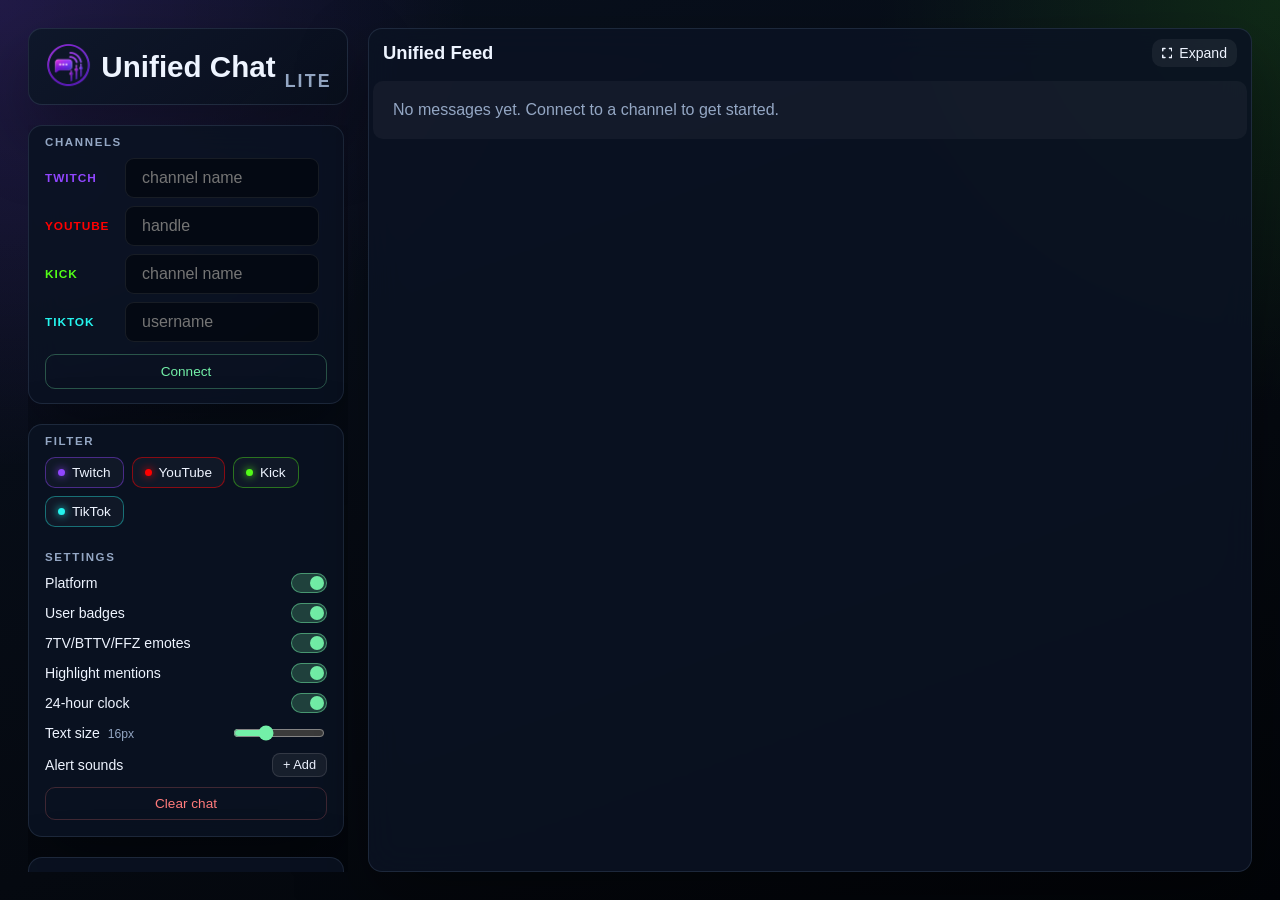
==== commit ac9fa743: "expand: in-page fullscreen chat" ====
--- a/web/index.html
+++ b/web/index.html
@@ -4,9 +4,9 @@
     <meta charset="utf-8">
     <meta name="viewport" content="width=device-width, initial-scale=1, maximum-scale=1">
 
-    <title>Unified Chat Lite — Multistream Chat for Twitch, YouTube, Kick &amp; TikTok</title>
+    <title>Unified Chat Lite — Multistream Chat: Twitch, YouTube, Kick, TikTok</title>
     <meta name="description"
-        content="Free multistream chat viewer for Twitch, YouTube, Kick & TikTok — one combined feed with 7TV/BTTV/FFZ emotes, stream player, alert sounds and a transparent OBS chat overlay. No login.">
+        content="Free multistream chat viewer for Twitch, YouTube, Kick & TikTok — one feed with 7TV/BTTV/FFZ emotes, stream player, alerts and OBS chat overlay. No login.">
     <meta name="keywords"
         content="multistream chat, combined chat, chat aggregator, twitch chat, youtube live chat, kick chat, tiktok live chat, obs chat overlay, multi chat viewer, unified chat, 7tv emotes, bttv emotes, ffz emotes, streamelements alerts, hype train, twitch badges, chat widget, dual stream chat">
     <meta name="author" content="Kim AH">
@@ -17,7 +17,7 @@
     <!-- Open Graph (Facebook, Discord, Slack, ...) -->
     <meta property="og:type" content="website">
     <meta property="og:site_name" content="Unified Chat Lite">
-    <meta property="og:title" content="Unified Chat Lite — Multistream Chat for Twitch, YouTube, Kick & TikTok">
+    <meta property="og:title" content="Unified Chat Lite — Multistream Chat: Twitch, YouTube, Kick, TikTok">
     <meta property="og:description"
         content="Twitch, YouTube, Kick & TikTok chats in one feed — 7TV/BTTV/FFZ emotes, stream player, alerts and OBS overlay. Free, no login.">
     <meta property="og:url" content="https://unified-chat.com/">
@@ -27,7 +27,7 @@
 
     <!-- Twitter / X -->
     <meta name="twitter:card" content="summary_large_image">
-    <meta name="twitter:title" content="Unified Chat Lite — Multistream Chat for Twitch, YouTube, Kick & TikTok">
+    <meta name="twitter:title" content="Unified Chat Lite — Multistream Chat: Twitch, YouTube, Kick, TikTok">
     <meta name="twitter:description"
         content="Twitch, YouTube, Kick & TikTok chats in one feed — 7TV/BTTV/FFZ emotes, stream player, alerts and OBS overlay. Free, no login.">
     <meta name="twitter:image" content="https://unified-chat.com/assets/og-image.png">
@@ -36,6 +36,9 @@
     <link rel="manifest" href="manifest.json">
     <link rel="apple-touch-icon" href="assets/icon-192.png">
     <link rel="stylesheet" href="styles.css">
+    <script>
+        if ((new URLSearchParams(location.search).get("expand") ?? "0") !== "0") document.documentElement.classList.add("expand-mode");
+    </script>
 
     <script type="application/ld+json">
     {
@@ -55,7 +58,7 @@
             "Embedded stream player (Twitch, Kick, YouTube)",
             "StreamElements/Streamlabs alert sounds",
             "Transparent OBS chat overlay with auto-fading messages",
-            "Shareable popout links, installable as an app (PWA)"
+            "Expandable full-window chat, shareable links, installable as an app (PWA)"
         ],
         "offers": {
             "@type": "Offer",
@@ -70,11 +73,16 @@
     }
     </script>
 </head>
-<body>
+<body data-mode="main">
     <div class="app-shell">
+        <button id="alerts-unlock" class="alerts-unlock hidden" type="button"
+            title="Browsers block sound until you interact with the page">&#128266; Enable alert sound</button>
+        <div id="player-pane" class="player-pane hidden">
+            <div id="player-frame" class="player-frame"></div>
+        </div>
         <main class="layout-grid">
             <header class="hero">
-                <h1><img src="assets/favicon.ico" class="header-logo" alt="">Unified Chat <span class="lite-tag">Lite</span></h1>
+                <h1><img src="assets/favicon.ico" class="header-logo" alt="Unified Chat Lite logo">Unified Chat <span class="lite-tag">Lite</span></h1>
             </header>
 
             <div class="side-column">
@@ -172,7 +180,7 @@
                             <button id="alerts-apply" class="alerts-apply" type="button">Apply</button>
                         </div>
                         <p class="alerts-hint">Alert overlay URLs (StreamElements etc.) play their sound in the
-                            popout. Stored only in this browser.</p>
+                            expanded chat. Stored only in this browser.</p>
                     </div>
                     <button id="clear-messages" class="settings-action" type="button">Clear chat</button>
                 </div>
@@ -209,8 +217,10 @@
             <section class="panel feed-panel">
                 <div class="panel-header">
                     <h2>Unified Feed</h2>
-                    <button id="popout-chat" class="ghost-button small-button" type="button"
-                        title="Open the chat in its own window">&#x29c9; Popout</button>
+                    <button id="expand-toggle" class="ghost-button small-button" type="button"
+                        title="Expand the chat to fill the window">
+                        <svg viewBox="0 0 448 512" aria-hidden="true"><path fill="currentColor" d="M32 32C14.3 32 0 46.3 0 64v96c0 17.7 14.3 32 32 32s32-14.3 32-32V96h64c17.7 0 32-14.3 32-32s-14.3-32-32-32H32zM64 352c0-17.7-14.3-32-32-32s-32 14.3-32 32v96c0 17.7 14.3 32 32 32h96c17.7 0 32-14.3 32-32s-14.3-32-32-32H64v-64zM320 32c-17.7 0-32 14.3-32 32s14.3 32 32 32h64v64c0 17.7 14.3 32 32 32s32-14.3 32-32V64c0-17.7-14.3-32-32-32h-96zM448 352c0-17.7-14.3-32-32-32s-32 14.3-32 32v64h-64c-17.7 0-32 14.3-32 32s14.3 32 32 32h96c17.7 0 32-14.3 32-32v-96z"/></svg>
+                        Expand</button>
                 </div>
                 <div id="hype-train-bar" class="hype-train-bar hidden" role="status" aria-live="polite"
                     aria-hidden="true">
@@ -228,6 +238,12 @@
                 </div>
             </section>
         </main>
+        <div class="player-controls">
+            <div id="player-sources" class="player-sources hidden"></div>
+            <button id="player-toggle" class="player-toggle" type="button" title="Show stream player">&#9654;</button>
+            <button id="expand-exit" class="player-toggle expand-exit" type="button" title="Collapse the chat (Esc)">&#x2715;</button>
+        </div>
+        <div id="alert-frames" class="alert-frames" aria-hidden="true"></div>
     </div>
 
     <div id="info-overlay" class="info-overlay hidden">
@@ -246,19 +262,19 @@
                     </ul>
                 </section>
                 <section>
-                    <h3>Popout &amp; sharing</h3>
-                    <ul>
-                        <li><strong>Popout</strong> opens the chat in its own window</li>
-                        <li>The popout link works on its own &mdash; bookmark it, make a desktop shortcut, or share
-                            it</li>
-                        <li>Install the popout as an app (browser address bar) &mdash; it opens with your last used
+                    <h3>Expand</h3>
+                    <ul>
+                        <li><strong>Expand</strong> (top right) fills the window with the chat</li>
+                        <li><strong>&#x2715;</strong> or <strong>Esc</strong> brings the page back</li>
+                        <li>Bookmark or share the URL while expanded &mdash; it opens straight into it</li>
+                        <li>Install the site as an app (browser address bar) &mdash; it opens with your last used
                             channels</li>
                     </ul>
                 </section>
                 <section>
                     <h3>Watch the stream</h3>
                     <ul>
-                        <li>In the popout, press <strong>&#9654;</strong> (top right) &mdash; starts muted</li>
+                        <li>When expanded, press <strong>&#9654;</strong> (top right) &mdash; starts muted</li>
                         <li>Click the platform icons to switch source</li>
                         <li>YouTube appears once the channel is live</li>
                     </ul>
@@ -267,18 +283,16 @@
                     <h3>Alert sounds</h3>
                     <ul>
                         <li>Settings &rarr; Alert sounds: paste your alert overlay URL (StreamElements etc.) &mdash;
-                            its sound plays in the popout</li>
-                        <li>Click <strong>&#128266; Enable alert sound</strong> once per popout window (browser
-                            rule)</li>
-                        <li>Alert URLs hold your secret token &mdash; remove <strong>&amp;alerts=</strong> before
-                            sharing a popout link</li>
+                            its sound plays in the expanded chat</li>
+                        <li>Click <strong>&#128266; Enable alert sound</strong> once per visit (browser rule)</li>
+                        <li>Alert URLs stay in this browser &mdash; they are never part of the page link</li>
                     </ul>
                 </section>
                 <section>
                     <h3>OBS overlay</h3>
                     <ul>
-                        <li>Swap <strong>/popout</strong> for <strong>/overlay</strong> in the link and add it as a
-                            Browser source</li>
+                        <li>Put <strong>/overlay</strong> in front of the <strong>?</strong> in your page link and
+                            add it as a Browser source</li>
                         <li>Transparent background &mdash; chat floats right on the stream image</li>
                         <li>Messages fade out after 60 s; <strong>&amp;fade=120</strong> changes the lifetime</li>
                         <li>Tune it: <strong>&amp;size=20</strong> (text px), <strong>&amp;align=right</strong>,
--- a/web/styles.css
+++ b/web/styles.css
@@ -901,10 +901,16 @@
         grid-row: auto;
     }
 
+    /* Panels become grid items so the feed can sit between Settings and Status. */
     .side-column {
-        overflow-y: visible;
-        padding-right: 0;
+        display: contents;
     }
+
+    .channels-panel { order: 1; }
+    .controls-panel { order: 2; }
+    .feed-panel { order: 3; }
+    .status-panel { order: 4; }
+    .about-panel { order: 5; }
 
     .feed-panel {
         height: calc(100vh - 80px);
@@ -1342,3 +1348,80 @@
         opacity: 0;
     }
 }
+
+/* --- Expand (?expand=1): the main page expands into the popout layout --- */
+
+body[data-mode="main"] .player-controls {
+    display: none;
+}
+
+html.expand-mode,
+html.expand-mode body {
+    height: 100%;
+    overflow: hidden;
+}
+
+html.expand-mode body {
+    padding: 0;
+}
+
+html.expand-mode .app-shell {
+    max-width: none;
+    height: 100%;
+}
+
+/* Promotes the feed panel to a direct flex child of the app shell. */
+html.expand-mode .layout-grid {
+    display: contents;
+}
+
+html.expand-mode .hero,
+html.expand-mode .side-column,
+html.expand-mode .feed-panel > .panel-header {
+    display: none;
+}
+
+html.expand-mode .feed-panel {
+    flex: 1;
+    min-height: 0;
+    height: auto;
+    display: flex;
+    flex-direction: column;
+    border: none;
+    border-radius: 0;
+    overflow: hidden;
+}
+
+html.expand-mode .feed {
+    flex: 1 1 0;
+    min-height: 0;
+    max-height: none;
+}
+
+html.expand-mode .player-controls {
+    display: flex;
+}
+
+.feed-panel.expand-anim {
+    position: relative;
+    z-index: 50;
+    will-change: transform;
+}
+
+#expand-toggle {
+    gap: 7px;
+}
+
+#expand-toggle svg {
+    height: 12px;
+    width: auto;
+}
+
+.expand-exit {
+    border-color: rgba(255, 123, 123, 0.4);
+    color: var(--danger);
+}
+
+.expand-exit:hover {
+    background: rgba(255, 59, 48, 0.25);
+}
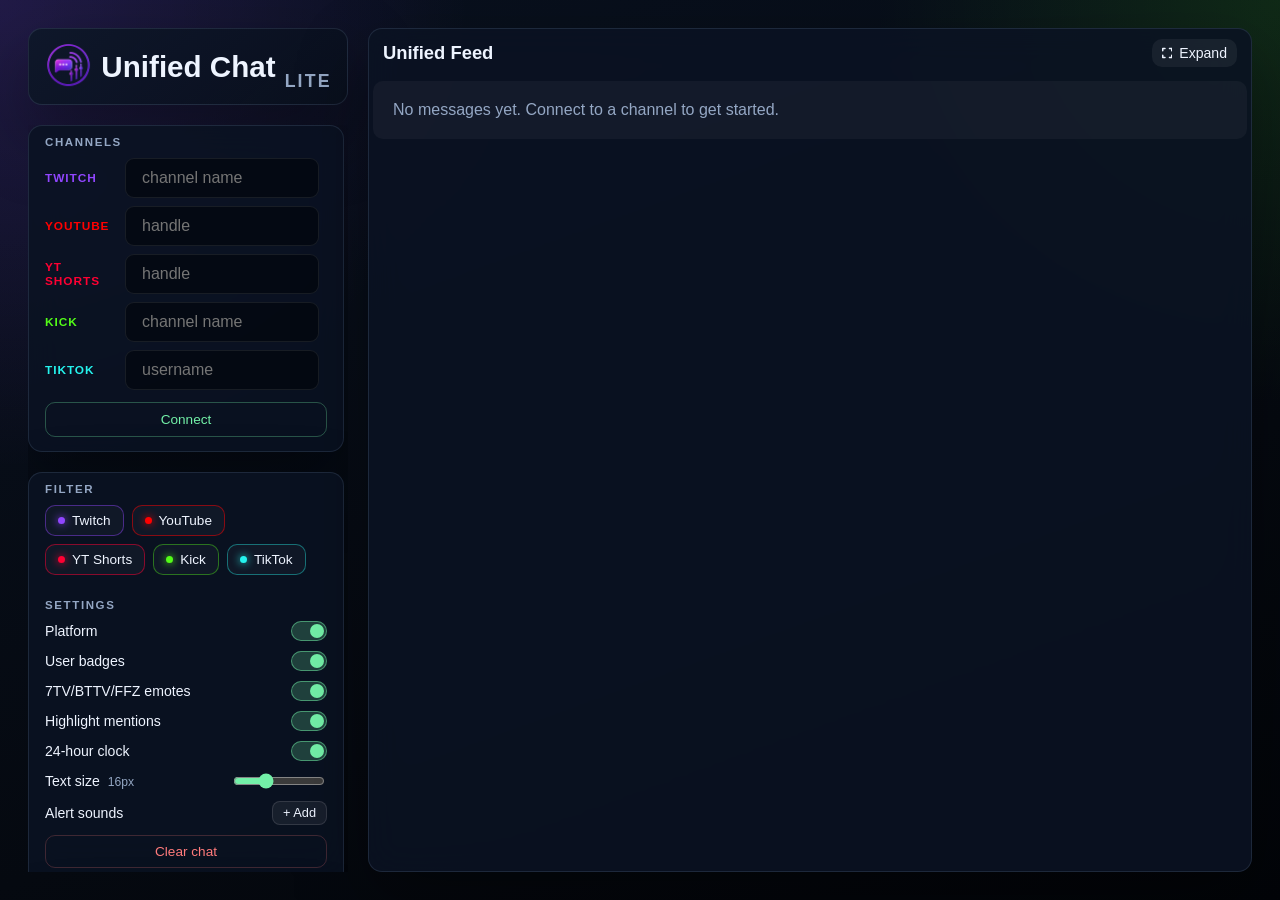
==== commit bfe84170: "add youtube #shorts title detection, when two lives in one channel" ====
--- a/web/index.html
+++ b/web/index.html
@@ -4,11 +4,11 @@
     <meta charset="utf-8">
     <meta name="viewport" content="width=device-width, initial-scale=1, maximum-scale=1">
 
-    <title>Unified Chat Lite — Multistream Chat: Twitch, YouTube, Kick, TikTok</title>
+    <title>Unified Chat Lite — Multistream Chat: Twitch, YouTube, YouTube Shorts, Kick, TikTok</title>
     <meta name="description"
-        content="Free multistream chat viewer for Twitch, YouTube, Kick & TikTok — one feed with 7TV/BTTV/FFZ emotes, stream player, alerts and OBS chat overlay. No login.">
+        content="Free multistream chat viewer for Twitch, YouTube, YouTube Shorts, Kick & TikTok — one feed with 7TV/BTTV/FFZ emotes, stream player, alerts and OBS chat overlay. No login.">
     <meta name="keywords"
-        content="multistream chat, combined chat, chat aggregator, twitch chat, youtube live chat, kick chat, tiktok live chat, obs chat overlay, multi chat viewer, unified chat, 7tv emotes, bttv emotes, ffz emotes, streamelements alerts, hype train, twitch badges, chat widget, dual stream chat">
+        content="multistream chat, combined chat, chat aggregator, twitch chat, youtube live chat, youtube shorts live, kick chat, tiktok live chat, obs chat overlay, multi chat viewer, unified chat, 7tv emotes, bttv emotes, ffz emotes, streamelements alerts, hype train, twitch badges, chat widget, dual stream chat">
     <meta name="author" content="Kim AH">
     <meta name="robots" content="index, follow">
     <link rel="canonical" href="https://unified-chat.com/">
@@ -17,9 +17,9 @@
     <!-- Open Graph (Facebook, Discord, Slack, ...) -->
     <meta property="og:type" content="website">
     <meta property="og:site_name" content="Unified Chat Lite">
-    <meta property="og:title" content="Unified Chat Lite — Multistream Chat: Twitch, YouTube, Kick, TikTok">
+    <meta property="og:title" content="Unified Chat Lite — Multistream Chat: Twitch, YouTube, YouTube Shorts, Kick, TikTok">
     <meta property="og:description"
-        content="Twitch, YouTube, Kick & TikTok chats in one feed — 7TV/BTTV/FFZ emotes, stream player, alerts and OBS overlay. Free, no login.">
+        content="Twitch, YouTube, YouTube Shorts, Kick & TikTok chats in one feed — 7TV/BTTV/FFZ emotes, stream player, alerts and OBS overlay. Free, no login.">
     <meta property="og:url" content="https://unified-chat.com/">
     <meta property="og:image" content="https://unified-chat.com/assets/og-image.png">
     <meta property="og:image:width" content="1200">
@@ -27,9 +27,9 @@
 
     <!-- Twitter / X -->
     <meta name="twitter:card" content="summary_large_image">
-    <meta name="twitter:title" content="Unified Chat Lite — Multistream Chat: Twitch, YouTube, Kick, TikTok">
+    <meta name="twitter:title" content="Unified Chat Lite — Multistream Chat: Twitch, YouTube, YouTube Shorts, Kick, TikTok">
     <meta name="twitter:description"
-        content="Twitch, YouTube, Kick & TikTok chats in one feed — 7TV/BTTV/FFZ emotes, stream player, alerts and OBS overlay. Free, no login.">
+        content="Twitch, YouTube, YouTube Shorts, Kick & TikTok chats in one feed — 7TV/BTTV/FFZ emotes, stream player, alerts and OBS overlay. Free, no login.">
     <meta name="twitter:image" content="https://unified-chat.com/assets/og-image.png">
 
     <link rel="icon" href="assets/favicon.ico">
@@ -46,16 +46,16 @@
         "@type": "WebApplication",
         "name": "Unified Chat Lite",
         "url": "https://unified-chat.com/",
-        "description": "Free multistream chat viewer that combines Twitch, YouTube, Kick and TikTok live chats in one unified feed, with 7TV/BTTV/FFZ emotes, stream player, alert sounds and a transparent OBS chat overlay.",
+        "description": "Free multistream chat viewer that combines Twitch, YouTube, YouTube Shorts, Kick and TikTok live chats in one unified feed, with 7TV/BTTV/FFZ emotes, stream player, alert sounds and a transparent OBS chat overlay.",
         "applicationCategory": "EntertainmentApplication",
         "operatingSystem": "Any",
         "browserRequirements": "Requires JavaScript",
         "featureList": [
-            "Combined live chat for Twitch, YouTube, Kick and TikTok",
+            "Combined live chat for Twitch, YouTube, YouTube Shorts, Kick and TikTok",
             "7TV, BTTV and FFZ emotes",
             "Twitch badges and animated cheermotes",
             "Hype train progress bar",
-            "Embedded stream player (Twitch, Kick, YouTube)",
+            "Embedded stream player (Twitch, Kick, YouTube, YouTube Shorts)",
             "StreamElements/Streamlabs alert sounds",
             "Transparent OBS chat overlay with auto-fading messages",
             "Expandable full-window chat, shareable links, installable as an app (PWA)"
@@ -105,6 +105,13 @@
                         <button id="clear-youtube" class="channel-clear hidden" type="button"
                             title="Disconnect YouTube">&#x2715;</button>
                     </div>
+                    <div class="channel-field" data-platform="youtube_shorts">
+                        <span class="channel-label">YT Shorts</span>
+                        <input id="channel-youtube_shorts" class="input-field channel-input" type="text"
+                            placeholder="handle" autocomplete="off" spellcheck="false">
+                        <button id="clear-youtube_shorts" class="channel-clear hidden" type="button"
+                            title="Disconnect YouTube Shorts">&#x2715;</button>
+                    </div>
                     <div class="channel-field" data-platform="kick">
                         <span class="channel-label">Kick</span>
                         <input id="channel-kick" class="input-field channel-input" type="text"
@@ -130,6 +137,7 @@
                 <div class="filter-row">
                     <button class="filter-button active" data-platform="twitch" type="button"><span class="chip-dot"></span>Twitch</button>
                     <button class="filter-button active" data-platform="youtube" type="button"><span class="chip-dot"></span>YouTube</button>
+                    <button class="filter-button active" data-platform="youtube_shorts" type="button"><span class="chip-dot"></span>YT Shorts</button>
                     <button class="filter-button active" data-platform="kick" type="button"><span class="chip-dot"></span>Kick</button>
                     <button class="filter-button active" data-platform="tiktok" type="button"><span class="chip-dot"></span>TikTok</button>
                 </div>
@@ -276,7 +284,7 @@
                     <ul>
                         <li>When expanded, press <strong>&#9654;</strong> (top right) &mdash; starts muted</li>
                         <li>Click the platform icons to switch source</li>
-                        <li>YouTube appears once the channel is live</li>
+                        <li>YouTube / YouTube Shorts appear once the channel is live in that format</li>
                     </ul>
                 </section>
                 <section>
--- a/web/styles.css
+++ b/web/styles.css
@@ -8,6 +8,7 @@
     --accent: #f7f4ea;
     --twitch: #9146ff;
     --youtube: #ff0000;
+    --youtube-shorts: #ff0033;
     --kick: #53fc18;
     --tiktok: #25f4ee;
     --ok: #73f0a8;
@@ -216,6 +217,10 @@
 
 .channel-field[data-platform="youtube"] .channel-label {
     color: var(--youtube);
+}
+
+.channel-field[data-platform="youtube_shorts"] .channel-label {
+    color: var(--youtube-shorts);
 }
 
 .channel-field[data-platform="kick"] .channel-label {
@@ -466,6 +471,15 @@
 .filter-button.active[data-platform="youtube"] .chip-dot {
     background: var(--youtube);
     box-shadow: 0 0 8px var(--youtube);
+}
+
+.filter-button.active[data-platform="youtube_shorts"] {
+    border-color: rgba(255, 0, 51, 0.5);
+}
+
+.filter-button.active[data-platform="youtube_shorts"] .chip-dot {
+    background: var(--youtube-shorts);
+    box-shadow: 0 0 8px var(--youtube-shorts);
 }
 
 .filter-button.active[data-platform="kick"] {
@@ -803,6 +817,10 @@
     background: rgba(255, 0, 0, 0.16);
 }
 
+.platform-pill.youtube_shorts {
+    background: rgba(255, 0, 51, 0.16);
+}
+
 .platform-pill.kick {
     background: rgba(83, 252, 24, 0.18);
     color: #d7ffd0;
@@ -956,6 +974,13 @@
     aspect-ratio: 16 / 9;
     max-height: 55vh;
     border: none;
+}
+
+.player-frame iframe.vertical {
+    width: auto;
+    height: 55vh;
+    aspect-ratio: 9 / 16;
+    margin: 0 auto;
 }
 
 .player-empty {
@@ -1032,6 +1057,10 @@
 
 .player-source.active[data-platform="twitch"] {
     border-color: rgba(145, 70, 255, 0.65);
+}
+
+.player-source.active[data-platform="youtube_shorts"] {
+    border-color: rgba(255, 0, 51, 0.65);
 }
 
 .player-source.active[data-platform="kick"] {
@@ -1398,6 +1427,15 @@
     max-height: none;
 }
 
+/* Keeps the hype train percentage clear of the floating player/exit buttons. */
+body[data-mode="popout"] .hype-train-bar {
+    padding-right: 48px;
+}
+
+html.expand-mode .hype-train-bar {
+    padding-right: 86px;
+}
+
 html.expand-mode .player-controls {
     display: flex;
 }
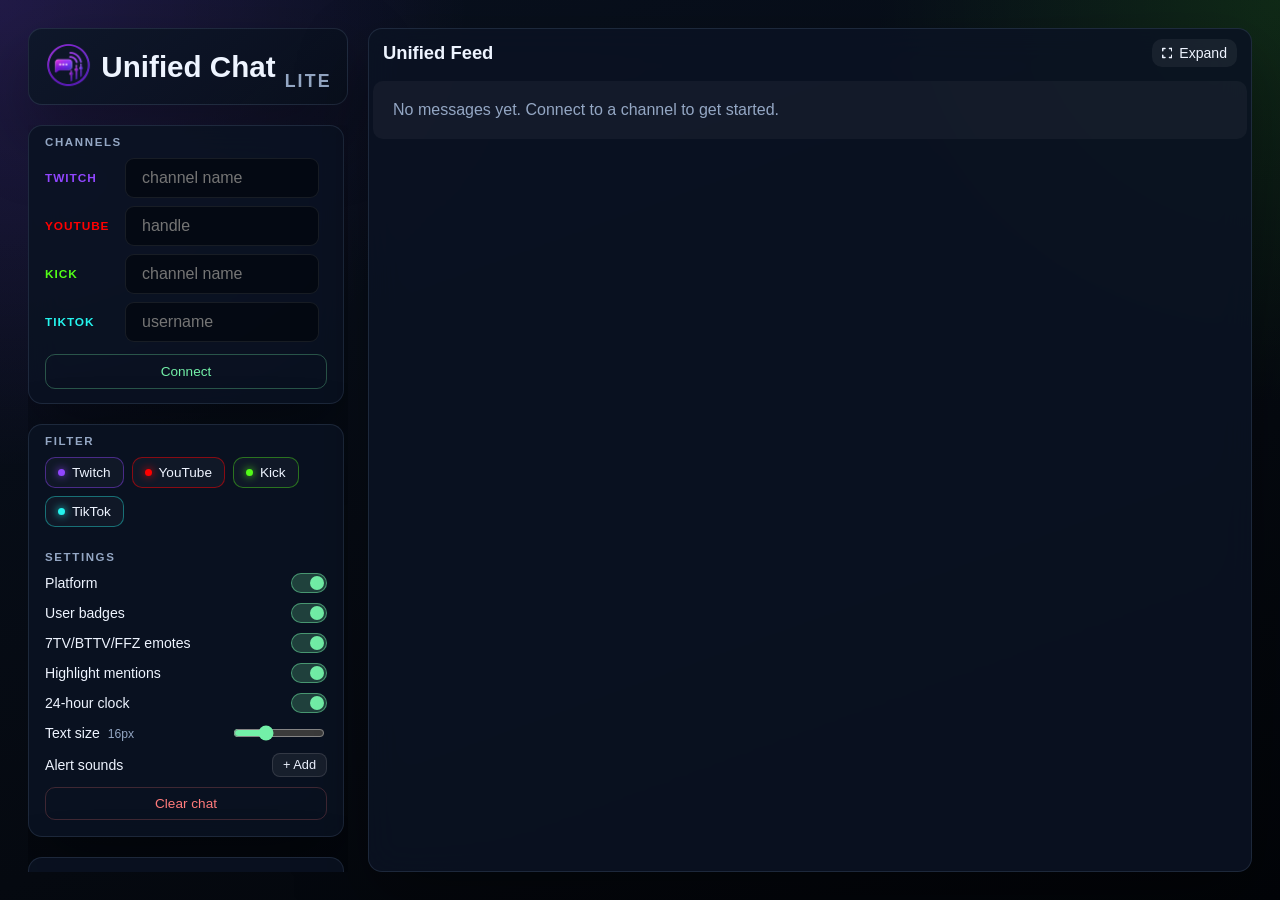
==== commit 45324c81: "document fade=0" ====
--- a/web/index.html
+++ b/web/index.html
@@ -4,11 +4,11 @@
     <meta charset="utf-8">
     <meta name="viewport" content="width=device-width, initial-scale=1, maximum-scale=1">
 
-    <title>Unified Chat Lite — Multistream Chat: Twitch, YouTube, YouTube Shorts, Kick, TikTok</title>
+    <title>Unified Chat Lite — Multistream Chat: Twitch, YouTube, Kick, TikTok</title>
     <meta name="description"
-        content="Free multistream chat viewer for Twitch, YouTube, YouTube Shorts, Kick & TikTok — one feed with 7TV/BTTV/FFZ emotes, stream player, alerts and OBS chat overlay. No login.">
+        content="Free multistream chat viewer for Twitch, YouTube, Kick & TikTok — one feed with 7TV/BTTV/FFZ emotes, stream player, alerts and OBS chat overlay. No login.">
     <meta name="keywords"
-        content="multistream chat, combined chat, chat aggregator, twitch chat, youtube live chat, youtube shorts live, kick chat, tiktok live chat, obs chat overlay, multi chat viewer, unified chat, 7tv emotes, bttv emotes, ffz emotes, streamelements alerts, hype train, twitch badges, chat widget, dual stream chat">
+        content="multistream chat, combined chat, chat aggregator, twitch chat, youtube live chat, kick chat, tiktok live chat, obs chat overlay, multi chat viewer, unified chat, 7tv emotes, bttv emotes, ffz emotes, streamelements alerts, hype train, twitch badges, chat widget, dual stream chat">
     <meta name="author" content="Kim AH">
     <meta name="robots" content="index, follow">
     <link rel="canonical" href="https://unified-chat.com/">
@@ -17,9 +17,9 @@
     <!-- Open Graph (Facebook, Discord, Slack, ...) -->
     <meta property="og:type" content="website">
     <meta property="og:site_name" content="Unified Chat Lite">
-    <meta property="og:title" content="Unified Chat Lite — Multistream Chat: Twitch, YouTube, YouTube Shorts, Kick, TikTok">
+    <meta property="og:title" content="Unified Chat Lite — Multistream Chat: Twitch, YouTube, Kick, TikTok">
     <meta property="og:description"
-        content="Twitch, YouTube, YouTube Shorts, Kick & TikTok chats in one feed — 7TV/BTTV/FFZ emotes, stream player, alerts and OBS overlay. Free, no login.">
+        content="Twitch, YouTube, Kick & TikTok chats in one feed — 7TV/BTTV/FFZ emotes, stream player, alerts and OBS overlay. Free, no login.">
     <meta property="og:url" content="https://unified-chat.com/">
     <meta property="og:image" content="https://unified-chat.com/assets/og-image.png">
     <meta property="og:image:width" content="1200">
@@ -27,9 +27,9 @@
 
     <!-- Twitter / X -->
     <meta name="twitter:card" content="summary_large_image">
-    <meta name="twitter:title" content="Unified Chat Lite — Multistream Chat: Twitch, YouTube, YouTube Shorts, Kick, TikTok">
+    <meta name="twitter:title" content="Unified Chat Lite — Multistream Chat: Twitch, YouTube, Kick, TikTok">
     <meta name="twitter:description"
-        content="Twitch, YouTube, YouTube Shorts, Kick & TikTok chats in one feed — 7TV/BTTV/FFZ emotes, stream player, alerts and OBS overlay. Free, no login.">
+        content="Twitch, YouTube, Kick & TikTok chats in one feed — 7TV/BTTV/FFZ emotes, stream player, alerts and OBS overlay. Free, no login.">
     <meta name="twitter:image" content="https://unified-chat.com/assets/og-image.png">
 
     <link rel="icon" href="assets/favicon.ico">
@@ -46,16 +46,16 @@
         "@type": "WebApplication",
         "name": "Unified Chat Lite",
         "url": "https://unified-chat.com/",
-        "description": "Free multistream chat viewer that combines Twitch, YouTube, YouTube Shorts, Kick and TikTok live chats in one unified feed, with 7TV/BTTV/FFZ emotes, stream player, alert sounds and a transparent OBS chat overlay.",
+        "description": "Free multistream chat viewer that combines Twitch, YouTube, Kick and TikTok live chats in one unified feed, with 7TV/BTTV/FFZ emotes, stream player, alert sounds and a transparent OBS chat overlay.",
         "applicationCategory": "EntertainmentApplication",
         "operatingSystem": "Any",
         "browserRequirements": "Requires JavaScript",
         "featureList": [
-            "Combined live chat for Twitch, YouTube, YouTube Shorts, Kick and TikTok",
+            "Combined live chat for Twitch, YouTube, Kick and TikTok",
             "7TV, BTTV and FFZ emotes",
             "Twitch badges and animated cheermotes",
             "Hype train progress bar",
-            "Embedded stream player (Twitch, Kick, YouTube, YouTube Shorts)",
+            "Embedded stream player (Twitch, Kick, YouTube)",
             "StreamElements/Streamlabs alert sounds",
             "Transparent OBS chat overlay with auto-fading messages",
             "Expandable full-window chat, shareable links, installable as an app (PWA)"
@@ -105,13 +105,6 @@
                         <button id="clear-youtube" class="channel-clear hidden" type="button"
                             title="Disconnect YouTube">&#x2715;</button>
                     </div>
-                    <div class="channel-field" data-platform="youtube_shorts">
-                        <span class="channel-label">YT Shorts</span>
-                        <input id="channel-youtube_shorts" class="input-field channel-input" type="text"
-                            placeholder="handle" autocomplete="off" spellcheck="false">
-                        <button id="clear-youtube_shorts" class="channel-clear hidden" type="button"
-                            title="Disconnect YouTube Shorts">&#x2715;</button>
-                    </div>
                     <div class="channel-field" data-platform="kick">
                         <span class="channel-label">Kick</span>
                         <input id="channel-kick" class="input-field channel-input" type="text"
@@ -137,7 +130,6 @@
                 <div class="filter-row">
                     <button class="filter-button active" data-platform="twitch" type="button"><span class="chip-dot"></span>Twitch</button>
                     <button class="filter-button active" data-platform="youtube" type="button"><span class="chip-dot"></span>YouTube</button>
-                    <button class="filter-button active" data-platform="youtube_shorts" type="button"><span class="chip-dot"></span>YT Shorts</button>
                     <button class="filter-button active" data-platform="kick" type="button"><span class="chip-dot"></span>Kick</button>
                     <button class="filter-button active" data-platform="tiktok" type="button"><span class="chip-dot"></span>TikTok</button>
                 </div>
@@ -284,7 +276,7 @@
                     <ul>
                         <li>When expanded, press <strong>&#9654;</strong> (top right) &mdash; starts muted</li>
                         <li>Click the platform icons to switch source</li>
-                        <li>YouTube / YouTube Shorts appear once the channel is live in that format</li>
+                        <li>YouTube appears once the channel is live</li>
                     </ul>
                 </section>
                 <section>
@@ -302,7 +294,7 @@
                         <li>Put <strong>/overlay</strong> in front of the <strong>?</strong> in your page link and
                             add it as a Browser source</li>
                         <li>Transparent background &mdash; chat floats right on the stream image</li>
-                        <li>Messages fade out after 60 s; <strong>&amp;fade=120</strong> changes the lifetime</li>
+                        <li>Messages fade out after 60 s; <strong>&amp;fade=120</strong> changes the lifetime, <strong>&amp;fade=0</strong> never fades</li>
                         <li>Tune it: <strong>&amp;size=20</strong> (text px), <strong>&amp;align=right</strong>,
                             <strong>&amp;max=10</strong> (message count), <strong>&amp;icons=0</strong> (hide
                             platform icons)</li>
--- a/web/styles.css
+++ b/web/styles.css
@@ -8,7 +8,6 @@
     --accent: #f7f4ea;
     --twitch: #9146ff;
     --youtube: #ff0000;
-    --youtube-shorts: #ff0033;
     --kick: #53fc18;
     --tiktok: #25f4ee;
     --ok: #73f0a8;
@@ -217,10 +216,6 @@
 
 .channel-field[data-platform="youtube"] .channel-label {
     color: var(--youtube);
-}
-
-.channel-field[data-platform="youtube_shorts"] .channel-label {
-    color: var(--youtube-shorts);
 }
 
 .channel-field[data-platform="kick"] .channel-label {
@@ -471,15 +466,6 @@
 .filter-button.active[data-platform="youtube"] .chip-dot {
     background: var(--youtube);
     box-shadow: 0 0 8px var(--youtube);
-}
-
-.filter-button.active[data-platform="youtube_shorts"] {
-    border-color: rgba(255, 0, 51, 0.5);
-}
-
-.filter-button.active[data-platform="youtube_shorts"] .chip-dot {
-    background: var(--youtube-shorts);
-    box-shadow: 0 0 8px var(--youtube-shorts);
 }
 
 .filter-button.active[data-platform="kick"] {
@@ -817,10 +803,6 @@
     background: rgba(255, 0, 0, 0.16);
 }
 
-.platform-pill.youtube_shorts {
-    background: rgba(255, 0, 51, 0.16);
-}
-
 .platform-pill.kick {
     background: rgba(83, 252, 24, 0.18);
     color: #d7ffd0;
@@ -974,13 +956,6 @@
     aspect-ratio: 16 / 9;
     max-height: 55vh;
     border: none;
-}
-
-.player-frame iframe.vertical {
-    width: auto;
-    height: 55vh;
-    aspect-ratio: 9 / 16;
-    margin: 0 auto;
 }
 
 .player-empty {
@@ -1057,10 +1032,6 @@
 
 .player-source.active[data-platform="twitch"] {
     border-color: rgba(145, 70, 255, 0.65);
-}
-
-.player-source.active[data-platform="youtube_shorts"] {
-    border-color: rgba(255, 0, 51, 0.65);
 }
 
 .player-source.active[data-platform="kick"] {
@@ -1369,6 +1340,71 @@
     display: none;
 }
 
+html.overlay-no-fade .message-card {
+    animation: none;
+}
+
+/* Thin strip at the very top. The main page has empty body padding up
+   there, so the banner just overlays it without moving anything; expand
+   mode fills the window edge-to-edge, so there it sits in normal flow
+   and pushes the page down instead. */
+#announce-banner {
+    position: fixed;
+    top: 0;
+    left: 0;
+    right: 0;
+    z-index: 200;
+    display: flex;
+    align-items: center;
+    justify-content: center;
+    gap: 8px;
+    padding: 4px 14px;
+    background: var(--bg-strong);
+    border-bottom: 1px solid rgba(255, 209, 102, 0.3);
+    color: var(--text);
+    font-size: 0.8rem;
+    text-align: center;
+}
+
+html.expand-mode #announce-banner {
+    position: static;
+}
+
+#announce-banner::before {
+    content: "";
+    flex: none;
+    width: 6px;
+    height: 6px;
+    border-radius: 50%;
+    background: var(--warn);
+    box-shadow: 0 0 6px var(--warn);
+}
+
+#announce-banner button {
+    background: none;
+    border: none;
+    color: var(--muted);
+    cursor: pointer;
+    font-size: 0.8rem;
+    padding: 0 6px;
+}
+
+#announce-banner button:hover {
+    color: var(--text);
+}
+
+html.expand-mode body.has-announcement {
+    display: flex;
+    flex-direction: column;
+}
+
+html.expand-mode body.has-announcement .app-shell {
+    width: 100%;
+    height: auto;
+    flex: 1;
+    min-height: 0;
+}
+
 @keyframes overlay-fade {
     from {
         opacity: 1;
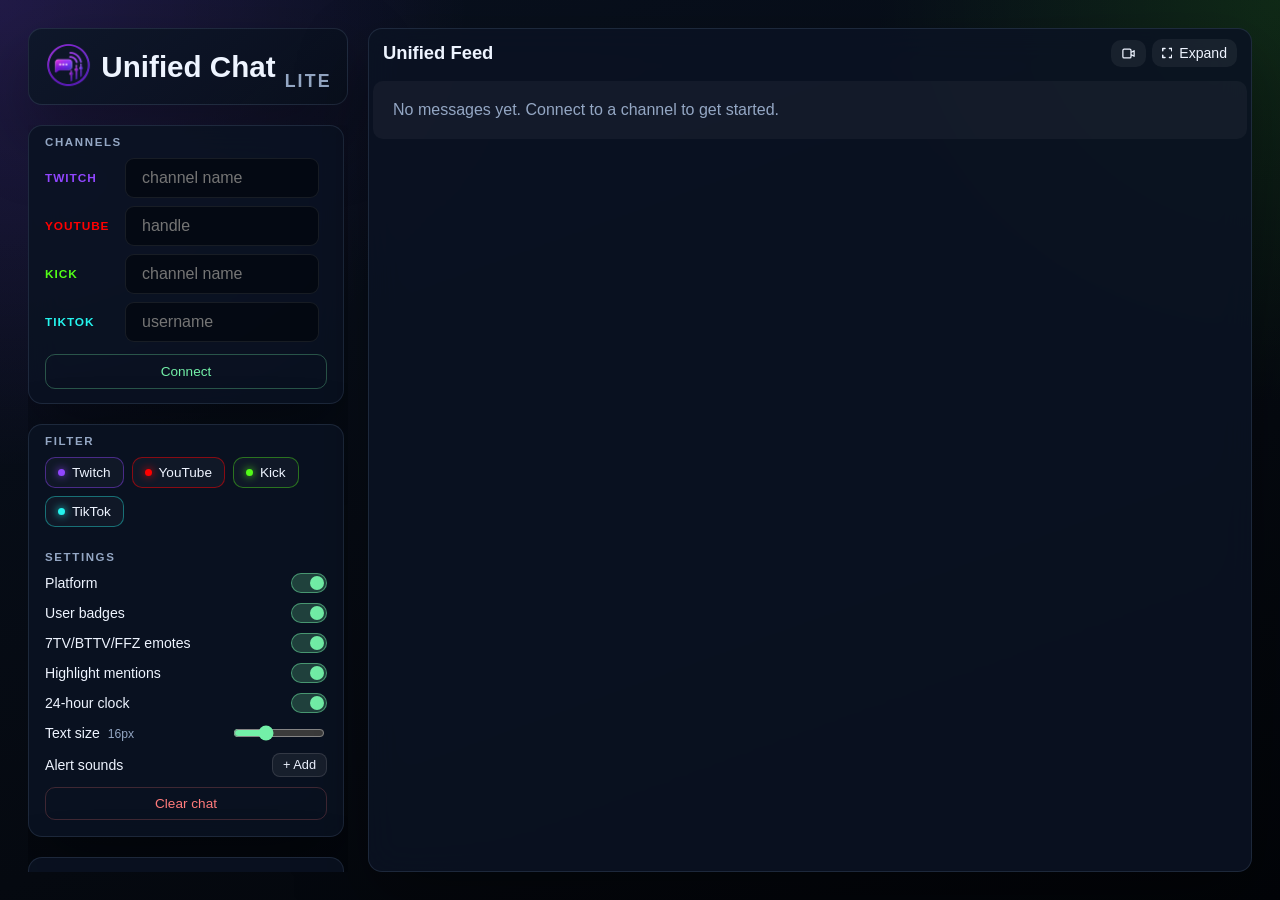
==== commit 9e9db416: "Merge 18185982a89c55dc24e4fbe1d3497a91b63dee34 into e981ede1b4a4e78d08a95f8d30fc00d14cca9369" ====
--- a/web/index.html
+++ b/web/index.html
@@ -37,7 +37,8 @@
     <link rel="apple-touch-icon" href="assets/icon-192.png">
     <link rel="stylesheet" href="styles.css">
     <script>
-        if ((new URLSearchParams(location.search).get("expand") ?? "0") !== "0") document.documentElement.classList.add("expand-mode");
+        const startParams = new URLSearchParams(location.search);
+        if ((startParams.get("expand") ?? "0") !== "0" || (startParams.get("tv") ?? "0") !== "0") document.documentElement.classList.add("expand-mode");
     </script>
 
     <script type="application/ld+json">
@@ -216,11 +217,19 @@
 
             <section class="panel feed-panel">
                 <div class="panel-header">
-                    <h2>Unified Feed</h2>
-                    <button id="expand-toggle" class="ghost-button small-button" type="button"
-                        title="Expand the chat to fill the window">
-                        <svg viewBox="0 0 448 512" aria-hidden="true"><path fill="currentColor" d="M32 32C14.3 32 0 46.3 0 64v96c0 17.7 14.3 32 32 32s32-14.3 32-32V96h64c17.7 0 32-14.3 32-32s-14.3-32-32-32H32zM64 352c0-17.7-14.3-32-32-32s-32 14.3-32 32v96c0 17.7 14.3 32 32 32h96c17.7 0 32-14.3 32-32s-14.3-32-32-32H64v-64zM320 32c-17.7 0-32 14.3-32 32s14.3 32 32 32h64v64c0 17.7 14.3 32 32 32s32-14.3 32-32V64c0-17.7-14.3-32-32-32h-96zM448 352c0-17.7-14.3-32-32-32s-32 14.3-32 32v64h-64c-17.7 0-32 14.3-32 32s14.3 32 32 32h96c17.7 0 32-14.3 32-32v-96z"/></svg>
-                        Expand</button>
+                    <div class="feed-title">
+                        <h2>Unified Feed</h2>
+                        <button class="viewer-badge hidden" type="button"></button>
+                    </div>
+                    <div class="feed-actions">
+                        <button id="watch-toggle" class="ghost-button small-button watch-button" type="button"
+                            title="Watch the stream with the chat" aria-label="Watch the stream with the chat">
+                            <svg viewBox="0 0 24 24" aria-hidden="true"><path fill="none" stroke="currentColor" stroke-width="2" stroke-linejoin="round" d="M3 7a2 2 0 0 1 2-2h9a2 2 0 0 1 2 2v10a2 2 0 0 1-2 2H5a2 2 0 0 1-2-2zM16 10.5l5-3v9l-5-3"/></svg></button>
+                        <button id="expand-toggle" class="ghost-button small-button" type="button"
+                            title="Expand the chat to fill the window">
+                            <svg viewBox="0 0 448 512" aria-hidden="true"><path fill="currentColor" d="M32 32C14.3 32 0 46.3 0 64v96c0 17.7 14.3 32 32 32s32-14.3 32-32V96h64c17.7 0 32-14.3 32-32s-14.3-32-32-32H32zM64 352c0-17.7-14.3-32-32-32s-32 14.3-32 32v96c0 17.7 14.3 32 32 32h96c17.7 0 32-14.3 32-32s-14.3-32-32-32H64v-64zM320 32c-17.7 0-32 14.3-32 32s14.3 32 32 32h64v64c0 17.7 14.3 32 32 32s32-14.3 32-32V64c0-17.7-14.3-32-32-32h-96zM448 352c0-17.7-14.3-32-32-32s-32 14.3-32 32v64h-64c-17.7 0-32 14.3-32 32s14.3 32 32 32h96c17.7 0 32-14.3 32-32v-96z"/></svg>
+                            Expand</button>
+                    </div>
                 </div>
                 <div id="hype-train-bar" class="hype-train-bar hidden" role="status" aria-live="polite"
                     aria-hidden="true">
@@ -239,9 +248,18 @@
             </section>
         </main>
         <div class="player-controls">
-            <div id="player-sources" class="player-sources hidden"></div>
-            <button id="player-toggle" class="player-toggle" type="button" title="Show stream player">&#9654;</button>
-            <button id="expand-exit" class="player-toggle expand-exit" type="button" title="Collapse the chat (Esc)">&#x2715;</button>
+            <div class="player-media-controls">
+                <div id="player-sources" class="player-sources hidden"></div>
+                <button class="viewer-badge hidden" type="button"></button>
+            </div>
+            <div class="player-window-controls">
+                <button id="player-sound" class="player-toggle player-sound hidden" type="button"></button>
+                <button id="player-cast" class="player-toggle hidden" type="button"></button>
+                <button id="player-layout" class="player-toggle hidden" type="button"></button>
+                <button id="player-fullscreen" class="player-toggle hidden" type="button"></button>
+                <button id="player-toggle" class="player-toggle" type="button" title="Show stream player">&#9654;</button>
+                <button id="expand-exit" class="player-toggle expand-exit" type="button" title="Collapse the chat (Esc)">&#x2715;</button>
+            </div>
         </div>
         <div id="alert-frames" class="alert-frames" aria-hidden="true"></div>
     </div>
@@ -262,11 +280,11 @@
                     </ul>
                 </section>
                 <section>
-                    <h3>Expand</h3>
+                    <h3>Full window</h3>
                     <ul>
                         <li><strong>Expand</strong> (top right) fills the window with the chat</li>
                         <li><strong>&#x2715;</strong> or <strong>Esc</strong> brings the page back</li>
-                        <li>Bookmark or share the URL while expanded &mdash; it opens straight into it</li>
+                        <li>Bookmark or share the URL while in full window &mdash; it opens straight into it</li>
                         <li>Install the site as an app (browser address bar) &mdash; it opens with your last used
                             channels</li>
                     </ul>
@@ -274,8 +292,11 @@
                 <section>
                     <h3>Watch the stream</h3>
                     <ul>
-                        <li>When expanded, press <strong>&#9654;</strong> (top right) &mdash; starts muted</li>
+                        <li>Press the <strong>video</strong> button above the feed &mdash; or <strong>&#9654;</strong> (top right) when expanded</li>
+                        <li>Starts muted &mdash; use the player's own volume control for sound</li>
                         <li>Click the platform icons to switch source</li>
+                        <li>The layout button puts the video beside the chat &mdash; made for big screens</li>
+                        <li>The AirPlay / Cast button sends the Twitch or Kick video to your TV &mdash; the chat stays on your device</li>
                         <li>YouTube appears once the channel is live</li>
                     </ul>
                 </section>
--- a/web/styles.css
+++ b/web/styles.css
@@ -255,6 +255,33 @@
     background: rgba(115, 240, 168, 0.12);
 }
 
+.connect-button.connected {
+    border-color: rgba(115, 240, 168, 0.5);
+    background: rgba(115, 240, 168, 0.14);
+    font-weight: 600;
+}
+
+.connect-button .connect-off {
+    display: none;
+}
+
+/* Hover hints what a click does; on touch, a tap simply disconnects. */
+@media (hover: hover) {
+    .connect-button.connected:hover {
+        border-color: rgba(255, 123, 123, 0.45);
+        background: rgba(255, 59, 48, 0.12);
+        color: var(--danger);
+    }
+
+    .connect-button.connected:hover .connect-live {
+        display: none;
+    }
+
+    .connect-button.connected:hover .connect-off {
+        display: inline;
+    }
+}
+
 .input-field {
     width: 100%;
     border-radius: 9px;
@@ -938,7 +965,7 @@
     }
 }
 
-/* --- Stream player (popout) --- */
+/* --- Stream player (popout + expanded chat) --- */
 
 .player-pane {
     flex-shrink: 0;
@@ -950,12 +977,15 @@
     display: none;
 }
 
-.player-frame iframe {
+/* Largest 16:9 box within 55vh, centred — no transparent edges for chat to show through. */
+.player-frame iframe,
+.player-frame video {
     display: block;
-    width: 100%;
+    width: min(100%, calc(55vh * 16 / 9));
+    margin: 0 auto;
     aspect-ratio: 16 / 9;
-    max-height: 55vh;
     border: none;
+    background: #000;
 }
 
 .player-empty {
@@ -965,6 +995,49 @@
     font-size: 0.9rem;
 }
 
+.player-casting {
+    display: flex;
+    flex-direction: column;
+    align-items: center;
+    justify-content: center;
+    gap: 6px;
+    width: min(100%, calc(55vh * 16 / 9));
+    aspect-ratio: 16 / 9;
+    margin: 0 auto;
+    padding: 16px;
+    text-align: center;
+    background: radial-gradient(ellipse at 50% 40%, rgba(145, 70, 255, 0.22), transparent 70%), #05080f;
+}
+
+.player-casting svg {
+    width: 42px;
+    height: 42px;
+    margin-bottom: 4px;
+    color: var(--text);
+}
+
+.player-casting strong {
+    font-size: 1.05rem;
+}
+
+.player-casting span {
+    color: var(--muted);
+    font-size: 0.85rem;
+}
+
+.player-casting-stop {
+    margin-top: 8px;
+    padding: 7px 14px;
+    border: 1px solid rgba(255, 123, 123, 0.4);
+    border-radius: 10px;
+    background: rgba(255, 59, 48, 0.12);
+    color: var(--danger);
+    font: inherit;
+    font-size: 0.85rem;
+    cursor: pointer;
+}
+
+/* Player closed: two small buttons float over the chat's top-right corner. */
 .player-controls {
     position: absolute;
     top: 8px;
@@ -981,6 +1054,62 @@
     opacity: 1;
 }
 
+.player-media-controls,
+.player-window-controls {
+    display: flex;
+    align-items: center;
+    gap: 6px;
+}
+
+/* Player open: the controls become a toolbar above the video, so nothing covers the picture. */
+html.player-open .player-controls {
+    position: static;
+    order: -1;
+    flex-shrink: 0;
+    justify-content: space-between;
+    gap: 10px;
+    min-height: 48px;
+    padding: 7px 10px;
+    opacity: 1;
+    border-bottom: 1px solid var(--panel-border);
+    background: linear-gradient(180deg, rgba(20, 30, 52, 0.98), rgba(11, 19, 35, 0.98));
+}
+
+html.player-open .player-media-controls {
+    min-width: 0;
+}
+
+html.player-open .player-toggle,
+html.player-open .player-source {
+    box-shadow: none;
+    background: rgba(255, 255, 255, 0.05);
+}
+
+html.player-open .player-toggle:hover,
+html.player-open .player-source:hover {
+    transform: none;
+    background: rgba(255, 255, 255, 0.12);
+}
+
+html.player-open body .hype-train-bar {
+    padding-right: 14px;
+}
+
+.player-toggle.hidden {
+    display: none;
+}
+
+.player-toggle svg {
+    width: 16px;
+    height: 16px;
+    pointer-events: none;
+}
+
+.player-toggle.active {
+    border-color: rgba(115, 240, 168, 0.55);
+    color: var(--ok);
+}
+
 .player-sources {
     display: flex;
     gap: 6px;
@@ -992,8 +1121,9 @@
 
 .player-toggle,
 .player-source {
-    width: 32px;
-    height: 32px;
+    flex: none;
+    width: 34px;
+    height: 34px;
     padding: 0;
     border-radius: 10px;
     border: 1px solid var(--panel-border);
@@ -1023,7 +1153,27 @@
 }
 
 .player-source {
+    gap: 7px;
     opacity: 0.55;
+    font: inherit;
+    font-size: 0.82rem;
+    font-weight: 600;
+}
+
+.player-source-name {
+    display: none;
+}
+
+/* Wide toolbars label the sources, like tabs. */
+@media (min-width: 640px) {
+    html.player-open .player-source {
+        width: auto;
+        padding: 0 12px 0 10px;
+    }
+
+    html.player-open .player-source-name {
+        display: inline;
+    }
 }
 
 .player-source.active {
@@ -1032,10 +1182,17 @@
 
 .player-source.active[data-platform="twitch"] {
     border-color: rgba(145, 70, 255, 0.65);
+    background: rgba(145, 70, 255, 0.16);
 }
 
 .player-source.active[data-platform="kick"] {
     border-color: rgba(83, 252, 24, 0.55);
+    background: rgba(83, 252, 24, 0.1);
+}
+
+.player-source.active[data-platform="youtube"] {
+    border-color: rgba(255, 0, 0, 0.55);
+    background: rgba(255, 0, 0, 0.1);
 }
 
 /* --- Alert sounds --- */
@@ -1344,10 +1501,8 @@
     animation: none;
 }
 
-/* Thin strip at the very top. The main page has empty body padding up
-   there, so the banner just overlays it without moving anything; expand
-   mode fills the window edge-to-edge, so there it sits in normal flow
-   and pushes the page down instead. */
+/* Overlays the main page's empty top padding; expand mode goes edge-to-edge,
+   so there it sits in flow and pushes the page down instead. */
 #announce-banner {
     position: fixed;
     top: 0;
@@ -1482,6 +1637,23 @@
     will-change: transform;
 }
 
+.expand-exit {
+    border-color: rgba(255, 123, 123, 0.4);
+    color: var(--danger);
+}
+
+.expand-exit:hover {
+    background: rgba(255, 59, 48, 0.25);
+}
+
+/* --- Expand + video buttons (feed header) --- */
+
+.feed-actions {
+    display: flex;
+    align-items: center;
+    gap: 6px;
+}
+
 #expand-toggle {
     gap: 7px;
 }
@@ -1491,11 +1663,384 @@
     width: auto;
 }
 
-.expand-exit {
-    border-color: rgba(255, 123, 123, 0.4);
+.watch-button svg {
+    height: 15px;
+    width: auto;
+}
+
+/* --- TV layout: video fills the left, chat sits in a column on the right ---
+   Narrow windows (phones, popouts) keep the stacked layout. */
+
+@media (max-width: 759px) {
+    #player-layout {
+        display: none;
+    }
+}
+
+@media (min-width: 760px) {
+    html.tv-mode .app-shell {
+        --tv-chat-width: clamp(320px, 27vw, 560px);
+        --tv-edge: clamp(12px, 1.4vw, 26px);
+        display: grid;
+        grid-template-columns: minmax(0, 1fr) var(--tv-chat-width);
+        grid-template-rows: auto auto minmax(0, 1fr);
+        background:
+            radial-gradient(ellipse at 35% 45%, rgba(145, 70, 255, 0.14), transparent 62%),
+            radial-gradient(ellipse at 10% 100%, rgba(83, 252, 24, 0.05), transparent 50%),
+            #03060c;
+    }
+
+    html.tv-mode .player-controls {
+        grid-column: 1 / -1;
+        grid-row: 1;
+    }
+
+    html.tv-mode .alerts-unlock {
+        grid-column: 1 / -1;
+        grid-row: 2;
+    }
+
+    html.tv-mode .player-pane {
+        grid-column: 1;
+        grid-row: 3;
+        min-width: 0;
+        min-height: 0;
+        padding: var(--tv-edge);
+        background: transparent;
+        border-bottom: none;
+        container-type: size;
+    }
+
+    html.tv-mode .player-frame {
+        width: 100%;
+        height: 100%;
+        display: flex;
+        align-items: center;
+        justify-content: center;
+    }
+
+    html.tv-mode .player-frame iframe,
+    html.tv-mode .player-frame video,
+    html.tv-mode .player-casting {
+        width: 100%;
+        height: 100%;
+        margin: 0;
+        aspect-ratio: auto;
+        border-radius: 12px;
+        box-shadow: 0 30px 90px rgba(0, 0, 0, 0.65), 0 0 0 1px rgba(255, 255, 255, 0.06);
+    }
+
+    /* Largest 16:9 box that fits, so the frame hugs the picture. */
+    @supports (width: 1cqh) {
+        html.tv-mode .player-frame iframe,
+        html.tv-mode .player-frame video,
+        html.tv-mode .player-casting {
+            width: min(100cqw, 100cqh * 16 / 9);
+            height: auto;
+            aspect-ratio: 16 / 9;
+        }
+    }
+
+    html.tv-mode .player-empty {
+        max-width: 420px;
+        font-size: 1.05rem;
+        line-height: 1.5;
+    }
+
+    html.tv-mode .feed-panel {
+        grid-column: 2;
+        grid-row: 3;
+        min-width: 0;
+        border: none;
+        border-left: 1px solid var(--panel-border);
+        border-radius: 0;
+        background: linear-gradient(180deg, rgba(13, 21, 39, 0.97), rgba(6, 10, 19, 0.98));
+        box-shadow: -24px 0 60px rgba(0, 0, 0, 0.35);
+    }
+
+    /* TV-readable chat: text grows with the screen, never below the chosen size. */
+    html.tv-mode .feed {
+        gap: 6px;
+        padding: 12px 10px 10px;
+    }
+
+    html.tv-mode .message-card {
+        --tv-font: max(var(--chat-font, 1rem), 1.05vw);
+        font-size: var(--tv-font);
+        line-height: 1.35;
+        padding: 7px 12px;
+    }
+
+    html.tv-mode .message-text {
+        font-size: calc(var(--tv-font) * 0.93);
+    }
+
+    html.tv-mode .message-card:not(.system-notice) {
+        border-left: 3px solid var(--platform-accent, rgba(255, 255, 255, 0.08));
+    }
+
+    html.tv-mode .message-card[data-platform="twitch"] { --platform-accent: rgba(145, 70, 255, 0.75); }
+    html.tv-mode .message-card[data-platform="youtube"] { --platform-accent: rgba(255, 0, 0, 0.7); }
+    html.tv-mode .message-card[data-platform="kick"] { --platform-accent: rgba(83, 252, 24, 0.65); }
+    html.tv-mode .message-card[data-platform="tiktok"] { --platform-accent: rgba(37, 244, 238, 0.65); }
+}
+
+/* --- Combined viewer badge --- */
+
+.feed-title {
+    display: flex;
+    align-items: center;
+    gap: 10px;
+    min-width: 0;
+}
+
+.viewer-badge {
+    flex: none;
+    display: inline-flex;
+    align-items: center;
+    gap: 5px;
+    padding: 2px 4px;
+    border: none;
+    border-radius: 6px;
+    background: none;
+    color: var(--muted);
+    font: inherit;
+    font-size: 0.85rem;
+    font-variant-numeric: tabular-nums;
+    white-space: nowrap;
+    cursor: pointer;
+}
+
+.viewer-badge:hover {
+    color: var(--text);
+}
+
+.viewer-badge.hidden {
+    display: none;
+}
+
+.viewer-badge > svg {
+    width: 15px;
+    height: 15px;
+}
+
+/* Tap the count for the per-platform split. */
+.viewer-breakdown {
+    display: none;
+    align-items: center;
+    gap: 9px;
+    margin-left: 4px;
+}
+
+.viewer-badge.open .viewer-breakdown {
+    display: inline-flex;
+}
+
+.viewer-breakdown span {
+    display: inline-flex;
+    align-items: center;
+    gap: 4px;
+}
+
+.viewer-breakdown svg,
+.viewer-breakdown img {
+    height: 12px;
+    width: auto;
+}
+
+/* A crowded toolbar scrolls sideways instead of pushing the buttons off-screen. */
+html.player-open .player-media-controls {
+    overflow-x: auto;
+    scrollbar-width: none;
+}
+
+/* --- Paid notices: cheers, Power-ups, Hype Chats --- */
+
+.bits-gem {
+    width: 1.05em;
+    height: 1.05em;
+    margin-right: 4px;
+    vertical-align: -0.18em;
+}
+
+.paid-head {
+    font-weight: 600;
+}
+
+.paid-head .badge {
+    vertical-align: -0.15em;
+}
+
+.cheer-total {
+    font-weight: 800;
+}
+
+/* --- Player toolbar: flat icon buttons; compact on phones --- */
+
+html.player-open .player-controls {
+    gap: 6px;
+    min-height: 44px;
+    padding: 5px 8px;
+}
+
+html.player-open .player-media-controls,
+html.player-open .player-window-controls {
+    gap: 2px;
+}
+
+html.player-open .player-toggle,
+html.player-open .player-source {
+    border-color: transparent;
+    background: none;
+    color: var(--muted);
+}
+
+html.player-open .player-toggle:hover,
+html.player-open .player-source:hover {
+    background: rgba(255, 255, 255, 0.08);
+    color: var(--text);
+}
+
+html.player-open .player-source.active {
+    color: var(--text);
+    border-color: transparent;
+    background: rgba(255, 255, 255, 0.08);
+}
+
+/* Muted is the default, so the way out of it is a labelled pill, not a bare icon. */
+html.player-open .player-sound.muted {
+    width: auto;
+    gap: 6px;
+    padding: 0 12px 0 9px;
+    border-color: transparent;
+    background: rgba(255, 209, 102, 0.12);
+    color: var(--warn);
+    font: inherit;
+    font-size: 0.8rem;
+    font-weight: 600;
+}
+
+html.player-open .player-sound.muted:hover {
+    background: rgba(255, 209, 102, 0.2);
+}
+
+html.player-open .expand-exit {
     color: var(--danger);
 }
 
-.expand-exit:hover {
-    background: rgba(255, 59, 48, 0.25);
-}
+@media (max-width: 639px) {
+    html.player-open .player-controls {
+        min-height: 38px;
+        padding: 3px 4px;
+    }
+
+    html.player-open .player-toggle,
+    html.player-open .player-source {
+        width: 30px;
+        height: 30px;
+        border-radius: 8px;
+    }
+
+    html.player-open .player-toggle svg {
+        width: 15px;
+        height: 15px;
+    }
+
+    html.player-open .player-source svg,
+    html.player-open .player-source img {
+        height: 14px;
+    }
+
+    /* Icon-only Unmute on phones; the yellow tint still marks it. */
+    html.player-open .player-sound.muted {
+        width: 30px;
+        padding: 0;
+    }
+
+    html.player-open .player-sound.muted span {
+        display: none;
+    }
+
+    html.player-open .viewer-badge {
+        font-size: 0.78rem;
+        padding: 2px;
+    }
+}
+
+/* --- Floating player (phones): the video keeps playing after swiping out of the full window --- */
+
+.player-mini-bar {
+    display: none;
+}
+
+html.player-mini .player-pane {
+    position: fixed;
+    z-index: 120;
+    right: 12px;
+    bottom: calc(12px + env(safe-area-inset-bottom));
+    width: min(58vw, 340px);
+    overflow: hidden;
+    border: 1px solid var(--panel-border);
+    border-radius: 12px;
+    box-shadow: 0 18px 50px rgba(0, 0, 0, 0.6);
+}
+
+html.player-mini .player-frame iframe,
+html.player-mini .player-frame video,
+html.player-mini .player-casting {
+    width: 100%;
+    margin: 0;
+}
+
+html.player-mini .player-mini-bar {
+    position: absolute;
+    top: 6px;
+    right: 6px;
+    z-index: 2;
+    display: flex;
+    gap: 6px;
+}
+
+.player-mini-bar button {
+    display: flex;
+    align-items: center;
+    justify-content: center;
+    width: 28px;
+    height: 28px;
+    padding: 0;
+    border: none;
+    border-radius: 50%;
+    background: rgba(0, 0, 0, 0.6);
+    color: #fff;
+    font-size: 0.8rem;
+    cursor: pointer;
+}
+
+.player-mini-bar svg {
+    width: 14px;
+    height: 14px;
+}
+
+/* Swipe layer over the top of an embedded video (touch devices, full window only). */
+.player-pane {
+    position: relative;
+}
+
+.player-swipe-zone {
+    display: none;
+}
+
+html.touch-swipe.expand-mode.player-open .player-swipe-zone {
+    position: absolute;
+    top: 0;
+    left: 0;
+    right: 0;
+    z-index: 1;
+    display: block;
+    height: 60%;
+}
+
+html.touch-swipe .player-swipe-zone.pass,
+.player-pane:has(video.native-player) .player-swipe-zone {
+    display: none !important;
+}
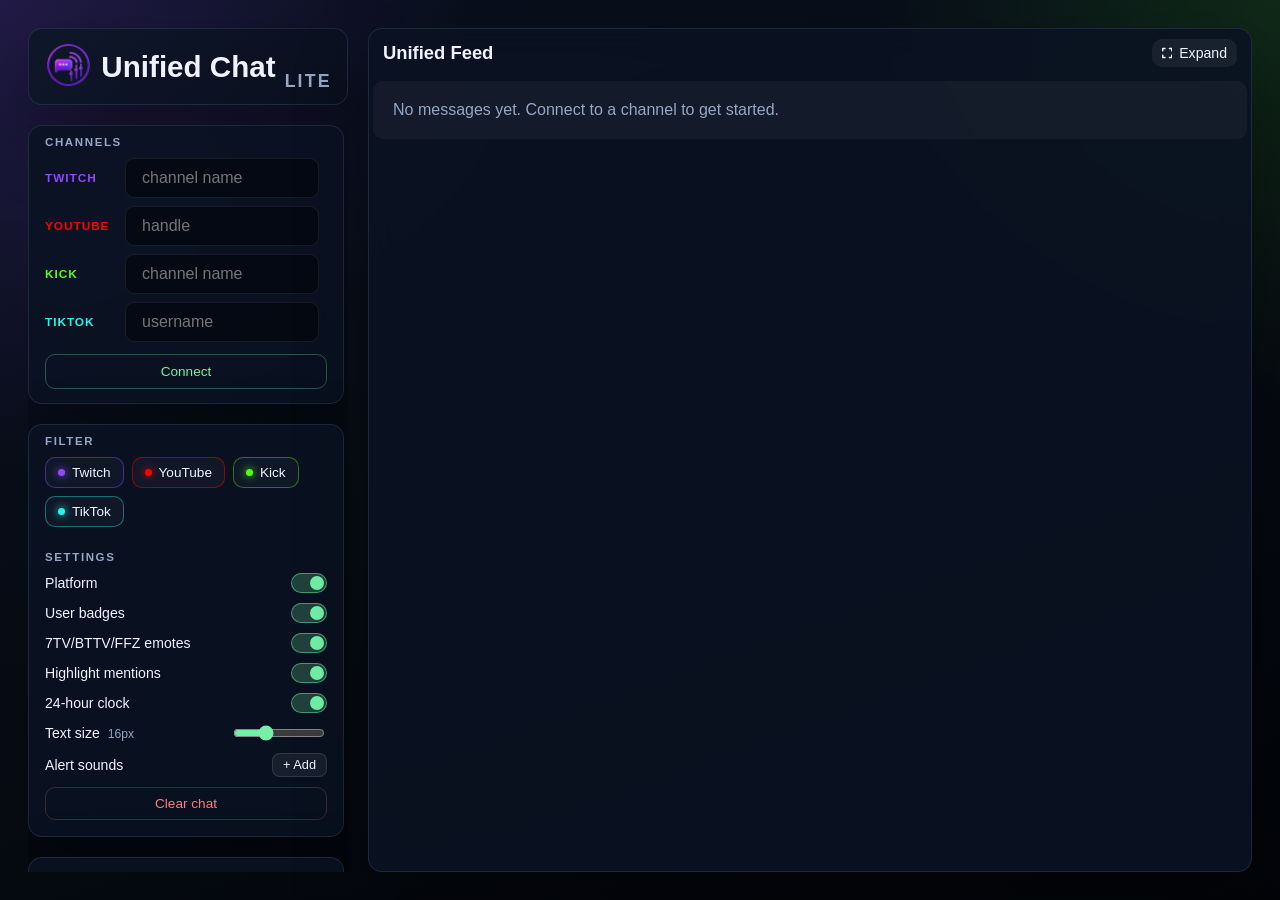
==== commit 1431c73a: "viewer badge, emote toggle tooltip mentions kick" ====
--- a/web/index.html
+++ b/web/index.html
@@ -37,8 +37,7 @@
     <link rel="apple-touch-icon" href="assets/icon-192.png">
     <link rel="stylesheet" href="styles.css">
     <script>
-        const startParams = new URLSearchParams(location.search);
-        if ((startParams.get("expand") ?? "0") !== "0" || (startParams.get("tv") ?? "0") !== "0") document.documentElement.classList.add("expand-mode");
+        if ((new URLSearchParams(location.search).get("expand") ?? "0") !== "0") document.documentElement.classList.add("expand-mode");
     </script>
 
     <script type="application/ld+json">
@@ -151,7 +150,7 @@
                     <div class="settings-row">
                         <span class="settings-label">7TV/BTTV/FFZ emotes</span>
                         <button id="toggle-emotes" class="switch" type="button"
-                            title="Show 7TV / BTTV / FFZ emotes in Twitch messages"></button>
+                            title="Show 7TV / BTTV / FFZ emotes in Twitch and Kick messages"></button>
                     </div>
                     <div class="settings-row">
                         <span class="settings-label">Highlight mentions</span>
@@ -217,19 +216,12 @@
 
             <section class="panel feed-panel">
                 <div class="panel-header">
-                    <div class="feed-title">
-                        <h2>Unified Feed</h2>
-                        <button class="viewer-badge hidden" type="button"></button>
-                    </div>
-                    <div class="feed-actions">
-                        <button id="watch-toggle" class="ghost-button small-button watch-button" type="button"
-                            title="Watch the stream with the chat" aria-label="Watch the stream with the chat">
-                            <svg viewBox="0 0 24 24" aria-hidden="true"><path fill="none" stroke="currentColor" stroke-width="2" stroke-linejoin="round" d="M3 7a2 2 0 0 1 2-2h9a2 2 0 0 1 2 2v10a2 2 0 0 1-2 2H5a2 2 0 0 1-2-2zM16 10.5l5-3v9l-5-3"/></svg></button>
-                        <button id="expand-toggle" class="ghost-button small-button" type="button"
-                            title="Expand the chat to fill the window">
-                            <svg viewBox="0 0 448 512" aria-hidden="true"><path fill="currentColor" d="M32 32C14.3 32 0 46.3 0 64v96c0 17.7 14.3 32 32 32s32-14.3 32-32V96h64c17.7 0 32-14.3 32-32s-14.3-32-32-32H32zM64 352c0-17.7-14.3-32-32-32s-32 14.3-32 32v96c0 17.7 14.3 32 32 32h96c17.7 0 32-14.3 32-32s-14.3-32-32-32H64v-64zM320 32c-17.7 0-32 14.3-32 32s14.3 32 32 32h64v64c0 17.7 14.3 32 32 32s32-14.3 32-32V64c0-17.7-14.3-32-32-32h-96zM448 352c0-17.7-14.3-32-32-32s-32 14.3-32 32v64h-64c-17.7 0-32 14.3-32 32s14.3 32 32 32h96c17.7 0 32-14.3 32-32v-96z"/></svg>
-                            Expand</button>
-                    </div>
+                    <h2>Unified Feed</h2>
+                    <span class="viewer-badge hidden"></span>
+                    <button id="expand-toggle" class="ghost-button small-button" type="button"
+                        title="Expand the chat to fill the window">
+                        <svg viewBox="0 0 448 512" aria-hidden="true"><path fill="currentColor" d="M32 32C14.3 32 0 46.3 0 64v96c0 17.7 14.3 32 32 32s32-14.3 32-32V96h64c17.7 0 32-14.3 32-32s-14.3-32-32-32H32zM64 352c0-17.7-14.3-32-32-32s-32 14.3-32 32v96c0 17.7 14.3 32 32 32h96c17.7 0 32-14.3 32-32s-14.3-32-32-32H64v-64zM320 32c-17.7 0-32 14.3-32 32s14.3 32 32 32h64v64c0 17.7 14.3 32 32 32s32-14.3 32-32V64c0-17.7-14.3-32-32-32h-96zM448 352c0-17.7-14.3-32-32-32s-32 14.3-32 32v64h-64c-17.7 0-32 14.3-32 32s14.3 32 32 32h96c17.7 0 32-14.3 32-32v-96z"/></svg>
+                        Expand</button>
                 </div>
                 <div id="hype-train-bar" class="hype-train-bar hidden" role="status" aria-live="polite"
                     aria-hidden="true">
@@ -248,18 +240,10 @@
             </section>
         </main>
         <div class="player-controls">
-            <div class="player-media-controls">
-                <div id="player-sources" class="player-sources hidden"></div>
-                <button class="viewer-badge hidden" type="button"></button>
-            </div>
-            <div class="player-window-controls">
-                <button id="player-sound" class="player-toggle player-sound hidden" type="button"></button>
-                <button id="player-cast" class="player-toggle hidden" type="button"></button>
-                <button id="player-layout" class="player-toggle hidden" type="button"></button>
-                <button id="player-fullscreen" class="player-toggle hidden" type="button"></button>
-                <button id="player-toggle" class="player-toggle" type="button" title="Show stream player">&#9654;</button>
-                <button id="expand-exit" class="player-toggle expand-exit" type="button" title="Collapse the chat (Esc)">&#x2715;</button>
-            </div>
+            <span class="viewer-badge hidden"></span>
+            <div id="player-sources" class="player-sources hidden"></div>
+            <button id="player-toggle" class="player-toggle" type="button" title="Show stream player">&#9654;</button>
+            <button id="expand-exit" class="player-toggle expand-exit" type="button" title="Collapse the chat (Esc)">&#x2715;</button>
         </div>
         <div id="alert-frames" class="alert-frames" aria-hidden="true"></div>
     </div>
@@ -280,11 +264,11 @@
                     </ul>
                 </section>
                 <section>
-                    <h3>Full window</h3>
+                    <h3>Expand</h3>
                     <ul>
                         <li><strong>Expand</strong> (top right) fills the window with the chat</li>
                         <li><strong>&#x2715;</strong> or <strong>Esc</strong> brings the page back</li>
-                        <li>Bookmark or share the URL while in full window &mdash; it opens straight into it</li>
+                        <li>Bookmark or share the URL while expanded &mdash; it opens straight into it</li>
                         <li>Install the site as an app (browser address bar) &mdash; it opens with your last used
                             channels</li>
                     </ul>
@@ -292,11 +276,8 @@
                 <section>
                     <h3>Watch the stream</h3>
                     <ul>
-                        <li>Press the <strong>video</strong> button above the feed &mdash; or <strong>&#9654;</strong> (top right) when expanded</li>
-                        <li>Starts muted &mdash; use the player's own volume control for sound</li>
+                        <li>When expanded, press <strong>&#9654;</strong> (top right) &mdash; starts muted</li>
                         <li>Click the platform icons to switch source</li>
-                        <li>The layout button puts the video beside the chat &mdash; made for big screens</li>
-                        <li>The AirPlay / Cast button sends the Twitch or Kick video to your TV &mdash; the chat stays on your device</li>
                         <li>YouTube appears once the channel is live</li>
                     </ul>
                 </section>
--- a/web/styles.css
+++ b/web/styles.css
@@ -255,33 +255,6 @@
     background: rgba(115, 240, 168, 0.12);
 }
 
-.connect-button.connected {
-    border-color: rgba(115, 240, 168, 0.5);
-    background: rgba(115, 240, 168, 0.14);
-    font-weight: 600;
-}
-
-.connect-button .connect-off {
-    display: none;
-}
-
-/* Hover hints what a click does; on touch, a tap simply disconnects. */
-@media (hover: hover) {
-    .connect-button.connected:hover {
-        border-color: rgba(255, 123, 123, 0.45);
-        background: rgba(255, 59, 48, 0.12);
-        color: var(--danger);
-    }
-
-    .connect-button.connected:hover .connect-live {
-        display: none;
-    }
-
-    .connect-button.connected:hover .connect-off {
-        display: inline;
-    }
-}
-
 .input-field {
     width: 100%;
     border-radius: 9px;
@@ -881,6 +854,19 @@
     margin: 0 1px;
 }
 
+.chat-gif {
+    display: block;
+    height: 7em;
+    max-width: 100%;
+    margin-top: 4px;
+    border-radius: 6px;
+}
+
+.message-card.deleted .chat-gif {
+    filter: grayscale(1);
+    opacity: 0.5;
+}
+
 .cheer-amount {
     font-weight: 700;
     font-size: 0.85em;
@@ -965,7 +951,7 @@
     }
 }
 
-/* --- Stream player (popout + expanded chat) --- */
+/* --- Stream player (popout) --- */
 
 .player-pane {
     flex-shrink: 0;
@@ -977,15 +963,12 @@
     display: none;
 }
 
-/* Largest 16:9 box within 55vh, centred — no transparent edges for chat to show through. */
-.player-frame iframe,
-.player-frame video {
+.player-frame iframe {
     display: block;
-    width: min(100%, calc(55vh * 16 / 9));
-    margin: 0 auto;
+    width: 100%;
     aspect-ratio: 16 / 9;
+    max-height: 55vh;
     border: none;
-    background: #000;
 }
 
 .player-empty {
@@ -995,49 +978,6 @@
     font-size: 0.9rem;
 }
 
-.player-casting {
-    display: flex;
-    flex-direction: column;
-    align-items: center;
-    justify-content: center;
-    gap: 6px;
-    width: min(100%, calc(55vh * 16 / 9));
-    aspect-ratio: 16 / 9;
-    margin: 0 auto;
-    padding: 16px;
-    text-align: center;
-    background: radial-gradient(ellipse at 50% 40%, rgba(145, 70, 255, 0.22), transparent 70%), #05080f;
-}
-
-.player-casting svg {
-    width: 42px;
-    height: 42px;
-    margin-bottom: 4px;
-    color: var(--text);
-}
-
-.player-casting strong {
-    font-size: 1.05rem;
-}
-
-.player-casting span {
-    color: var(--muted);
-    font-size: 0.85rem;
-}
-
-.player-casting-stop {
-    margin-top: 8px;
-    padding: 7px 14px;
-    border: 1px solid rgba(255, 123, 123, 0.4);
-    border-radius: 10px;
-    background: rgba(255, 59, 48, 0.12);
-    color: var(--danger);
-    font: inherit;
-    font-size: 0.85rem;
-    cursor: pointer;
-}
-
-/* Player closed: two small buttons float over the chat's top-right corner. */
 .player-controls {
     position: absolute;
     top: 8px;
@@ -1054,62 +994,6 @@
     opacity: 1;
 }
 
-.player-media-controls,
-.player-window-controls {
-    display: flex;
-    align-items: center;
-    gap: 6px;
-}
-
-/* Player open: the controls become a toolbar above the video, so nothing covers the picture. */
-html.player-open .player-controls {
-    position: static;
-    order: -1;
-    flex-shrink: 0;
-    justify-content: space-between;
-    gap: 10px;
-    min-height: 48px;
-    padding: 7px 10px;
-    opacity: 1;
-    border-bottom: 1px solid var(--panel-border);
-    background: linear-gradient(180deg, rgba(20, 30, 52, 0.98), rgba(11, 19, 35, 0.98));
-}
-
-html.player-open .player-media-controls {
-    min-width: 0;
-}
-
-html.player-open .player-toggle,
-html.player-open .player-source {
-    box-shadow: none;
-    background: rgba(255, 255, 255, 0.05);
-}
-
-html.player-open .player-toggle:hover,
-html.player-open .player-source:hover {
-    transform: none;
-    background: rgba(255, 255, 255, 0.12);
-}
-
-html.player-open body .hype-train-bar {
-    padding-right: 14px;
-}
-
-.player-toggle.hidden {
-    display: none;
-}
-
-.player-toggle svg {
-    width: 16px;
-    height: 16px;
-    pointer-events: none;
-}
-
-.player-toggle.active {
-    border-color: rgba(115, 240, 168, 0.55);
-    color: var(--ok);
-}
-
 .player-sources {
     display: flex;
     gap: 6px;
@@ -1121,9 +1005,8 @@
 
 .player-toggle,
 .player-source {
-    flex: none;
-    width: 34px;
-    height: 34px;
+    width: 32px;
+    height: 32px;
     padding: 0;
     border-radius: 10px;
     border: 1px solid var(--panel-border);
@@ -1153,27 +1036,7 @@
 }
 
 .player-source {
-    gap: 7px;
     opacity: 0.55;
-    font: inherit;
-    font-size: 0.82rem;
-    font-weight: 600;
-}
-
-.player-source-name {
-    display: none;
-}
-
-/* Wide toolbars label the sources, like tabs. */
-@media (min-width: 640px) {
-    html.player-open .player-source {
-        width: auto;
-        padding: 0 12px 0 10px;
-    }
-
-    html.player-open .player-source-name {
-        display: inline;
-    }
 }
 
 .player-source.active {
@@ -1182,17 +1045,10 @@
 
 .player-source.active[data-platform="twitch"] {
     border-color: rgba(145, 70, 255, 0.65);
-    background: rgba(145, 70, 255, 0.16);
 }
 
 .player-source.active[data-platform="kick"] {
     border-color: rgba(83, 252, 24, 0.55);
-    background: rgba(83, 252, 24, 0.1);
-}
-
-.player-source.active[data-platform="youtube"] {
-    border-color: rgba(255, 0, 0, 0.55);
-    background: rgba(255, 0, 0, 0.1);
 }
 
 /* --- Alert sounds --- */
@@ -1637,6 +1493,15 @@
     will-change: transform;
 }
 
+#expand-toggle {
+    gap: 7px;
+}
+
+#expand-toggle svg {
+    height: 12px;
+    width: auto;
+}
+
 .expand-exit {
     border-color: rgba(255, 123, 123, 0.4);
     color: var(--danger);
@@ -1645,402 +1510,3 @@
 .expand-exit:hover {
     background: rgba(255, 59, 48, 0.25);
 }
-
-/* --- Expand + video buttons (feed header) --- */
-
-.feed-actions {
-    display: flex;
-    align-items: center;
-    gap: 6px;
-}
-
-#expand-toggle {
-    gap: 7px;
-}
-
-#expand-toggle svg {
-    height: 12px;
-    width: auto;
-}
-
-.watch-button svg {
-    height: 15px;
-    width: auto;
-}
-
-/* --- TV layout: video fills the left, chat sits in a column on the right ---
-   Narrow windows (phones, popouts) keep the stacked layout. */
-
-@media (max-width: 759px) {
-    #player-layout {
-        display: none;
-    }
-}
-
-@media (min-width: 760px) {
-    html.tv-mode .app-shell {
-        --tv-chat-width: clamp(320px, 27vw, 560px);
-        --tv-edge: clamp(12px, 1.4vw, 26px);
-        display: grid;
-        grid-template-columns: minmax(0, 1fr) var(--tv-chat-width);
-        grid-template-rows: auto auto minmax(0, 1fr);
-        background:
-            radial-gradient(ellipse at 35% 45%, rgba(145, 70, 255, 0.14), transparent 62%),
-            radial-gradient(ellipse at 10% 100%, rgba(83, 252, 24, 0.05), transparent 50%),
-            #03060c;
-    }
-
-    html.tv-mode .player-controls {
-        grid-column: 1 / -1;
-        grid-row: 1;
-    }
-
-    html.tv-mode .alerts-unlock {
-        grid-column: 1 / -1;
-        grid-row: 2;
-    }
-
-    html.tv-mode .player-pane {
-        grid-column: 1;
-        grid-row: 3;
-        min-width: 0;
-        min-height: 0;
-        padding: var(--tv-edge);
-        background: transparent;
-        border-bottom: none;
-        container-type: size;
-    }
-
-    html.tv-mode .player-frame {
-        width: 100%;
-        height: 100%;
-        display: flex;
-        align-items: center;
-        justify-content: center;
-    }
-
-    html.tv-mode .player-frame iframe,
-    html.tv-mode .player-frame video,
-    html.tv-mode .player-casting {
-        width: 100%;
-        height: 100%;
-        margin: 0;
-        aspect-ratio: auto;
-        border-radius: 12px;
-        box-shadow: 0 30px 90px rgba(0, 0, 0, 0.65), 0 0 0 1px rgba(255, 255, 255, 0.06);
-    }
-
-    /* Largest 16:9 box that fits, so the frame hugs the picture. */
-    @supports (width: 1cqh) {
-        html.tv-mode .player-frame iframe,
-        html.tv-mode .player-frame video,
-        html.tv-mode .player-casting {
-            width: min(100cqw, 100cqh * 16 / 9);
-            height: auto;
-            aspect-ratio: 16 / 9;
-        }
-    }
-
-    html.tv-mode .player-empty {
-        max-width: 420px;
-        font-size: 1.05rem;
-        line-height: 1.5;
-    }
-
-    html.tv-mode .feed-panel {
-        grid-column: 2;
-        grid-row: 3;
-        min-width: 0;
-        border: none;
-        border-left: 1px solid var(--panel-border);
-        border-radius: 0;
-        background: linear-gradient(180deg, rgba(13, 21, 39, 0.97), rgba(6, 10, 19, 0.98));
-        box-shadow: -24px 0 60px rgba(0, 0, 0, 0.35);
-    }
-
-    /* TV-readable chat: text grows with the screen, never below the chosen size. */
-    html.tv-mode .feed {
-        gap: 6px;
-        padding: 12px 10px 10px;
-    }
-
-    html.tv-mode .message-card {
-        --tv-font: max(var(--chat-font, 1rem), 1.05vw);
-        font-size: var(--tv-font);
-        line-height: 1.35;
-        padding: 7px 12px;
-    }
-
-    html.tv-mode .message-text {
-        font-size: calc(var(--tv-font) * 0.93);
-    }
-
-    html.tv-mode .message-card:not(.system-notice) {
-        border-left: 3px solid var(--platform-accent, rgba(255, 255, 255, 0.08));
-    }
-
-    html.tv-mode .message-card[data-platform="twitch"] { --platform-accent: rgba(145, 70, 255, 0.75); }
-    html.tv-mode .message-card[data-platform="youtube"] { --platform-accent: rgba(255, 0, 0, 0.7); }
-    html.tv-mode .message-card[data-platform="kick"] { --platform-accent: rgba(83, 252, 24, 0.65); }
-    html.tv-mode .message-card[data-platform="tiktok"] { --platform-accent: rgba(37, 244, 238, 0.65); }
-}
-
-/* --- Combined viewer badge --- */
-
-.feed-title {
-    display: flex;
-    align-items: center;
-    gap: 10px;
-    min-width: 0;
-}
-
-.viewer-badge {
-    flex: none;
-    display: inline-flex;
-    align-items: center;
-    gap: 5px;
-    padding: 2px 4px;
-    border: none;
-    border-radius: 6px;
-    background: none;
-    color: var(--muted);
-    font: inherit;
-    font-size: 0.85rem;
-    font-variant-numeric: tabular-nums;
-    white-space: nowrap;
-    cursor: pointer;
-}
-
-.viewer-badge:hover {
-    color: var(--text);
-}
-
-.viewer-badge.hidden {
-    display: none;
-}
-
-.viewer-badge > svg {
-    width: 15px;
-    height: 15px;
-}
-
-/* Tap the count for the per-platform split. */
-.viewer-breakdown {
-    display: none;
-    align-items: center;
-    gap: 9px;
-    margin-left: 4px;
-}
-
-.viewer-badge.open .viewer-breakdown {
-    display: inline-flex;
-}
-
-.viewer-breakdown span {
-    display: inline-flex;
-    align-items: center;
-    gap: 4px;
-}
-
-.viewer-breakdown svg,
-.viewer-breakdown img {
-    height: 12px;
-    width: auto;
-}
-
-/* A crowded toolbar scrolls sideways instead of pushing the buttons off-screen. */
-html.player-open .player-media-controls {
-    overflow-x: auto;
-    scrollbar-width: none;
-}
-
-/* --- Paid notices: cheers, Power-ups, Hype Chats --- */
-
-.bits-gem {
-    width: 1.05em;
-    height: 1.05em;
-    margin-right: 4px;
-    vertical-align: -0.18em;
-}
-
-.paid-head {
-    font-weight: 600;
-}
-
-.paid-head .badge {
-    vertical-align: -0.15em;
-}
-
-.cheer-total {
-    font-weight: 800;
-}
-
-/* --- Player toolbar: flat icon buttons; compact on phones --- */
-
-html.player-open .player-controls {
-    gap: 6px;
-    min-height: 44px;
-    padding: 5px 8px;
-}
-
-html.player-open .player-media-controls,
-html.player-open .player-window-controls {
-    gap: 2px;
-}
-
-html.player-open .player-toggle,
-html.player-open .player-source {
-    border-color: transparent;
-    background: none;
-    color: var(--muted);
-}
-
-html.player-open .player-toggle:hover,
-html.player-open .player-source:hover {
-    background: rgba(255, 255, 255, 0.08);
-    color: var(--text);
-}
-
-html.player-open .player-source.active {
-    color: var(--text);
-    border-color: transparent;
-    background: rgba(255, 255, 255, 0.08);
-}
-
-/* Muted is the default, so the way out of it is a labelled pill, not a bare icon. */
-html.player-open .player-sound.muted {
-    width: auto;
-    gap: 6px;
-    padding: 0 12px 0 9px;
-    border-color: transparent;
-    background: rgba(255, 209, 102, 0.12);
-    color: var(--warn);
-    font: inherit;
-    font-size: 0.8rem;
-    font-weight: 600;
-}
-
-html.player-open .player-sound.muted:hover {
-    background: rgba(255, 209, 102, 0.2);
-}
-
-html.player-open .expand-exit {
-    color: var(--danger);
-}
-
-@media (max-width: 639px) {
-    html.player-open .player-controls {
-        min-height: 38px;
-        padding: 3px 4px;
-    }
-
-    html.player-open .player-toggle,
-    html.player-open .player-source {
-        width: 30px;
-        height: 30px;
-        border-radius: 8px;
-    }
-
-    html.player-open .player-toggle svg {
-        width: 15px;
-        height: 15px;
-    }
-
-    html.player-open .player-source svg,
-    html.player-open .player-source img {
-        height: 14px;
-    }
-
-    /* Icon-only Unmute on phones; the yellow tint still marks it. */
-    html.player-open .player-sound.muted {
-        width: 30px;
-        padding: 0;
-    }
-
-    html.player-open .player-sound.muted span {
-        display: none;
-    }
-
-    html.player-open .viewer-badge {
-        font-size: 0.78rem;
-        padding: 2px;
-    }
-}
-
-/* --- Floating player (phones): the video keeps playing after swiping out of the full window --- */
-
-.player-mini-bar {
-    display: none;
-}
-
-html.player-mini .player-pane {
-    position: fixed;
-    z-index: 120;
-    right: 12px;
-    bottom: calc(12px + env(safe-area-inset-bottom));
-    width: min(58vw, 340px);
-    overflow: hidden;
-    border: 1px solid var(--panel-border);
-    border-radius: 12px;
-    box-shadow: 0 18px 50px rgba(0, 0, 0, 0.6);
-}
-
-html.player-mini .player-frame iframe,
-html.player-mini .player-frame video,
-html.player-mini .player-casting {
-    width: 100%;
-    margin: 0;
-}
-
-html.player-mini .player-mini-bar {
-    position: absolute;
-    top: 6px;
-    right: 6px;
-    z-index: 2;
-    display: flex;
-    gap: 6px;
-}
-
-.player-mini-bar button {
-    display: flex;
-    align-items: center;
-    justify-content: center;
-    width: 28px;
-    height: 28px;
-    padding: 0;
-    border: none;
-    border-radius: 50%;
-    background: rgba(0, 0, 0, 0.6);
-    color: #fff;
-    font-size: 0.8rem;
-    cursor: pointer;
-}
-
-.player-mini-bar svg {
-    width: 14px;
-    height: 14px;
-}
-
-/* Swipe layer over the top of an embedded video (touch devices, full window only). */
-.player-pane {
-    position: relative;
-}
-
-.player-swipe-zone {
-    display: none;
-}
-
-html.touch-swipe.expand-mode.player-open .player-swipe-zone {
-    position: absolute;
-    top: 0;
-    left: 0;
-    right: 0;
-    z-index: 1;
-    display: block;
-    height: 60%;
-}
-
-html.touch-swipe .player-swipe-zone.pass,
-.player-pane:has(video.native-player) .player-swipe-zone {
-    display: none !important;
-}
